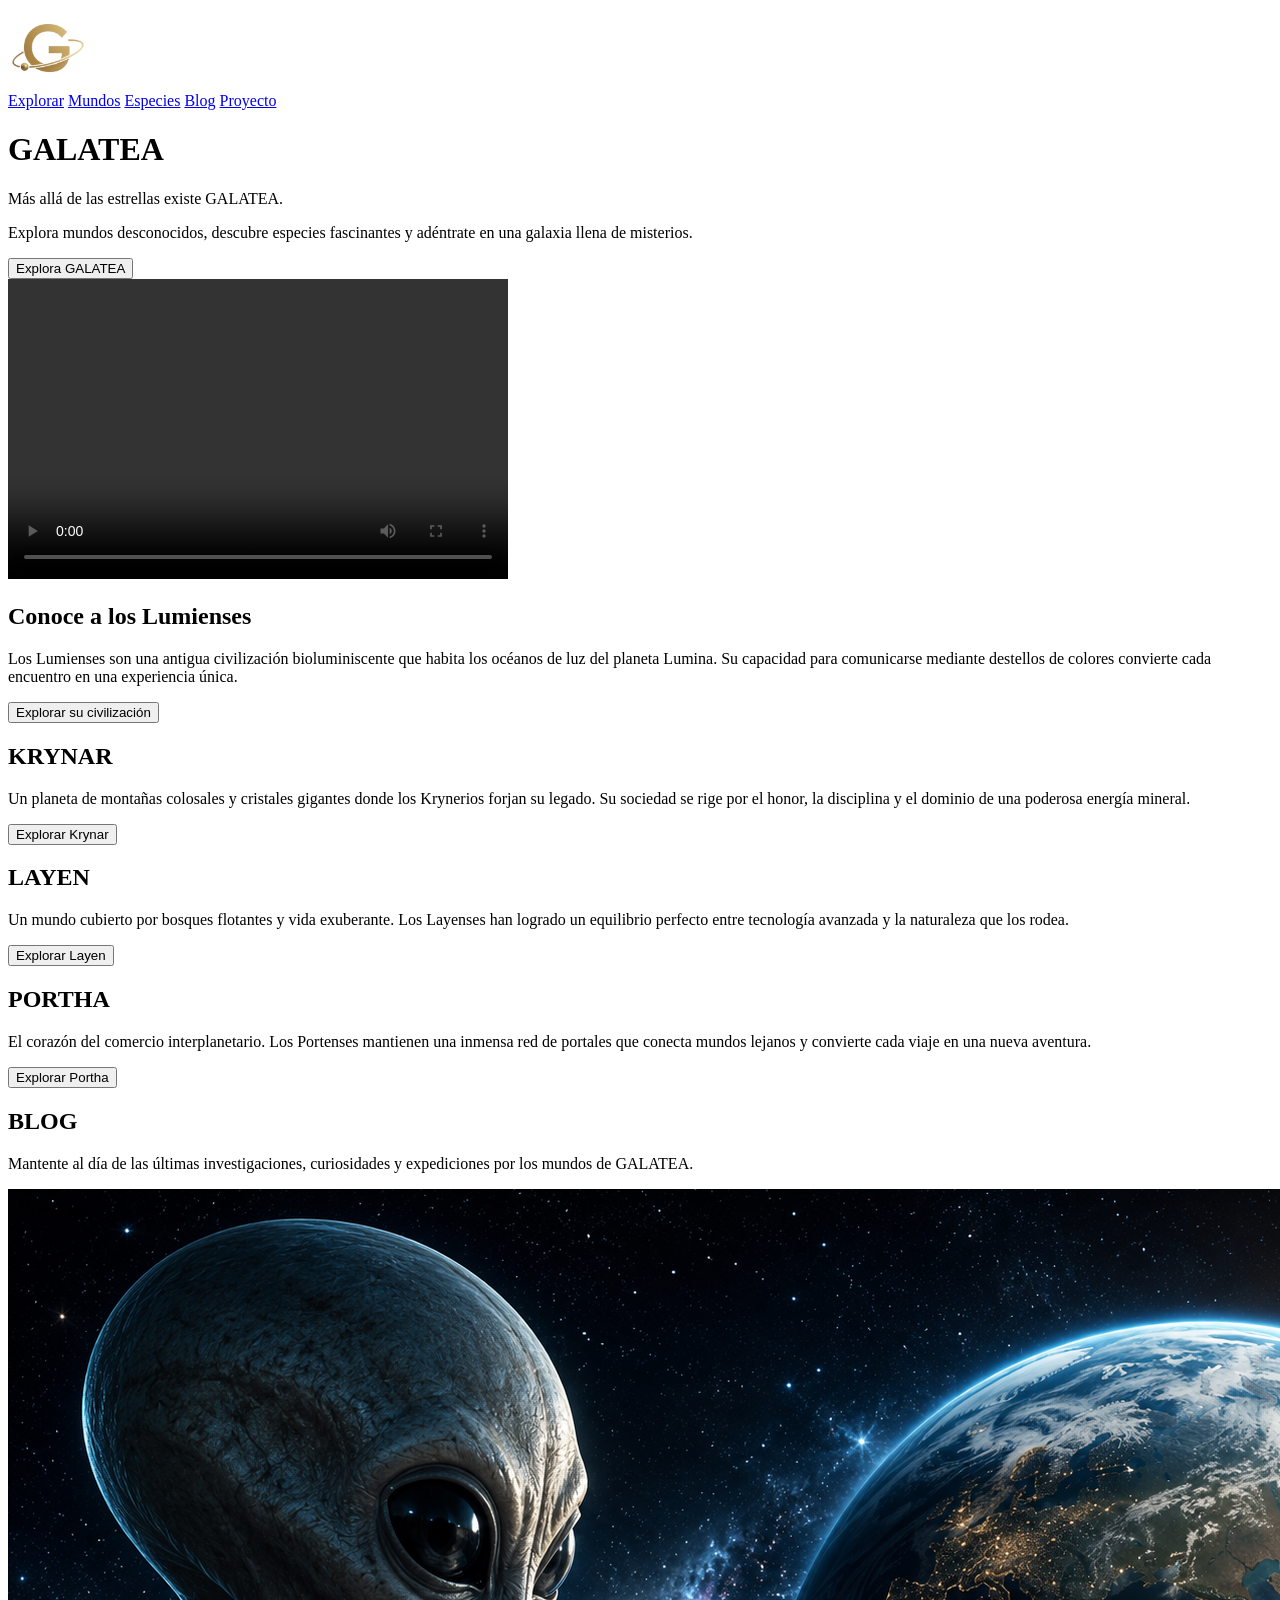
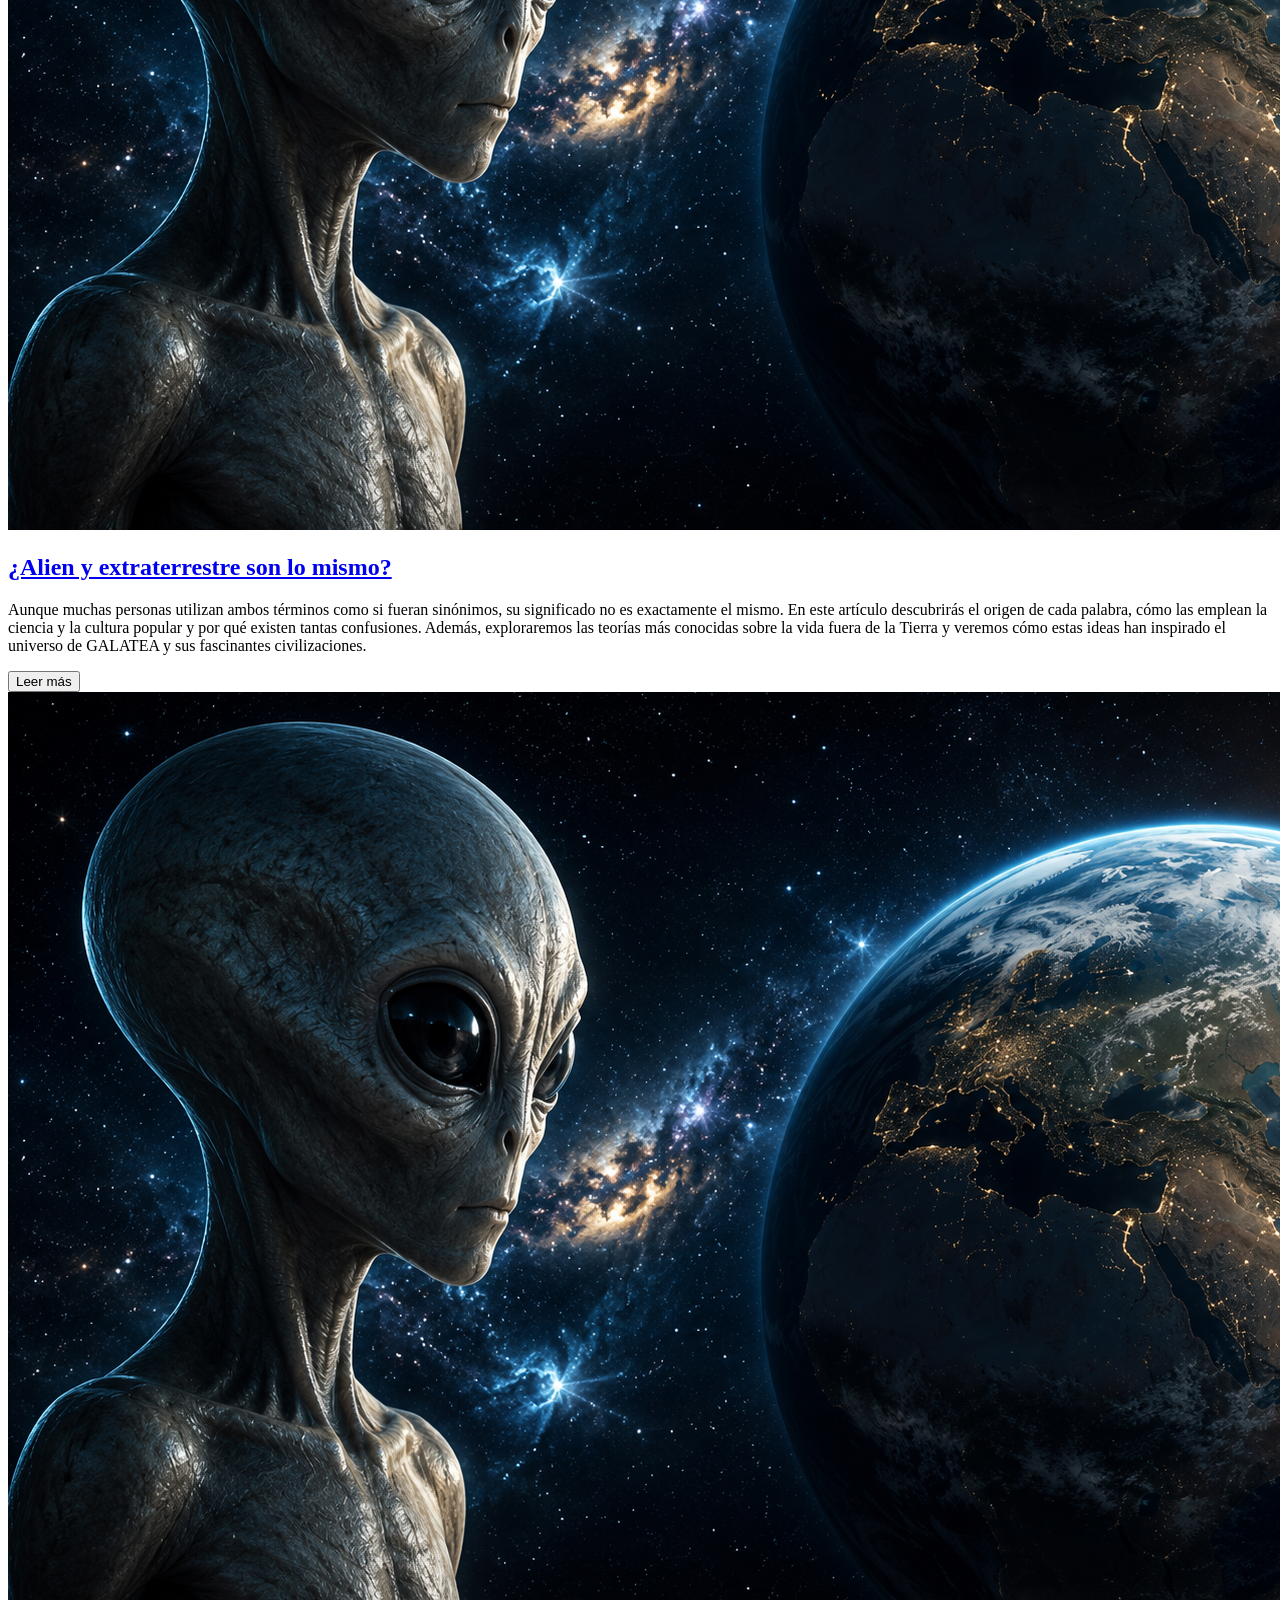
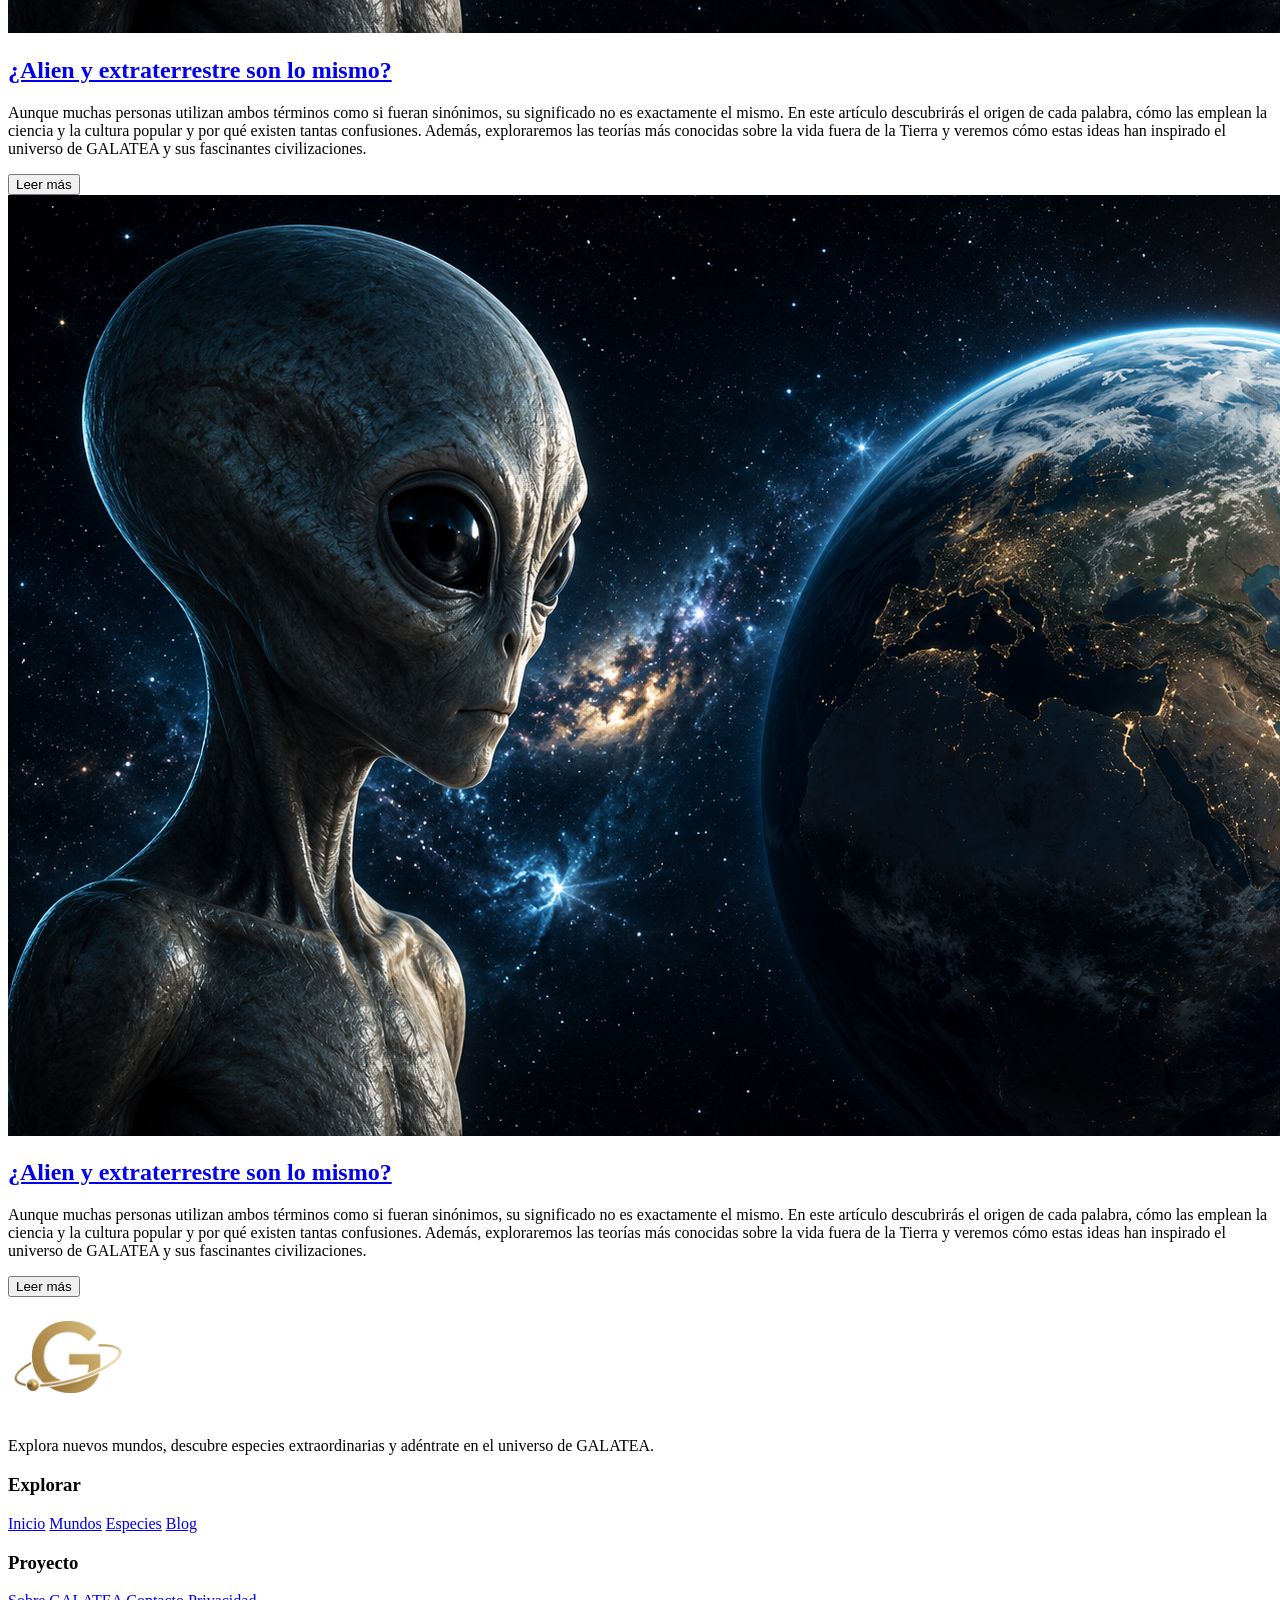
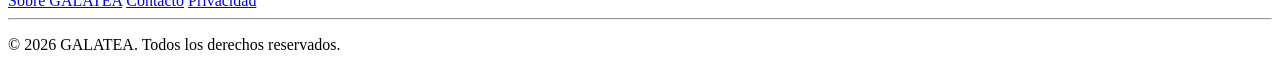
==== index.html @ 8e2d71fc "Estructura inicial: primera versión, inicio, página de Mundos y blog con 2 artículos." ====
<!DOCTYPE html>
<html lang="es">

<head>
	<meta charset="UTF-8">
	<title>Galatea</title>
	<link rel="stylesheet" href="css/style.css">

</head>

<body>
	<header>

		<img class="logo" src="imagenes/logo.png" alt="Logo de Galatea" height="80" width="80">

		<nav>

			<a href="index.html">Explorar</a>

            <a href="mundos.html">Mundos</a>
			
			<a href="#">Especies</a>

			<a href="blog.html">Blog</a>

			<a href="#">Proyecto</a>

		</nav>
	</header>

	<main>

		<div class="hero">


			<h1 class="titulo">GALATEA</h1>

			<p class="slogan">Más allá de las estrellas existe GALATEA.</p>

			<p class="subtitle">Explora mundos desconocidos, descubre especies fascinantes y adéntrate en una galaxia
				llena de misterios.</p>

			<button class="boton-principal">Explora GALATEA</button>


		</div>

		<section class="video-promocional">

			<div class="videoLumienses">

				<video height="300" width="500" controls>
					<source src="videos/lumienses.mp4" type="video/mp4">

					your browser does not support the video elements
				</video>

			</div>

			<div class="informacionLumienses">

				<h2 class="titulo">Conoce a los Lumienses</h2>



				<p class="subtitle">Los Lumienses son una antigua civilización bioluminiscente
					que habita los océanos de luz del planeta Lumina. Su capacidad
					para comunicarse mediante destellos de colores convierte cada encuentro en una experiencia única.
				</p>
				<button class="boton-secundario">Explorar su civilización</button>
			</div>

		</section>
		<section class="cards">

			<div class="cards-grid">

				<div class="card card-krynar">

					<div class="card-content">

						<h2>KRYNAR</h2>

						<p>
							Un planeta de montañas colosales y cristales gigantes donde los Krynerios forjan su legado.
							Su sociedad se rige por el honor, la disciplina y el dominio de una poderosa energía
							mineral.
						</p>

						<button class="boton-secundario">
							Explorar Krynar
						</button>

					</div>

				</div>


				<div class="card card-layen">

					<div class="card-content">

						<h2>LAYEN</h2>

						<p>
							Un mundo cubierto por bosques flotantes y vida exuberante.
							Los Layenses han logrado un equilibrio perfecto entre tecnología avanzada y la naturaleza
							que los rodea.
						</p>

						<button class="boton-secundario">
							Explorar Layen
						</button>

					</div>

				</div>


				<div class="card card-portha">

					<div class="card-content">

						<h2>PORTHA</h2>

						<p>
							El corazón del comercio interplanetario.
							Los Portenses mantienen una inmensa red de portales que conecta mundos lejanos
							y convierte cada viaje en una nueva aventura.
						</p>

						<button class="boton-secundario">
							Explorar Portha
						</button>

					</div>

				</div>

			</div>

		</section>
		<section>
			<h2 class="titulo">BLOG</h2>
			<p class="main-sentence">Mantente al día de las últimas investigaciones, curiosidades y expediciones por los mundos de GALATEA.</p>
			<div class="blog">
				<div class="image-blog">
					<!-- imagen primer articulo del blog-->
					<img src="imagenes/alien-vs-extraterrestrial.png" alt="">
				</div>

				<div class="blog-content">
					<h2> <!--contenido al primer articulo blog-->
						<a href="alien-vs-extraterrestre.html">
							¿Alien y extraterrestre son lo mismo?
						</a>
					</h2>
					<p>
						Aunque muchas personas utilizan ambos términos como si fueran sinónimos, su significado no es exactamente el mismo. En este artículo descubrirás el origen de cada palabra, cómo las emplean la ciencia y la cultura popular y por qué existen tantas confusiones. Además, exploraremos las teorías más conocidas sobre la vida fuera de la Tierra y veremos cómo estas ideas han inspirado el universo de GALATEA y sus fascinantes civilizaciones.
					</p>
					<button class="boton-secundario">
							Leer más
						</button>
				</div>
			</div>
<div class="blog">
				<div class="image-blog">
					<!-- imagen primer articulo del blog-->
					<img src="imagenes/alien-vs-extraterrestrial.png" alt="">
				</div>

				<div class="blog-content">
					<h2> <!--contenido al primer articulo blog-->
						<a href="alien-vs-extraterrestre.html">
							¿Alien y extraterrestre son lo mismo?
						</a>
					</h2>
					<p>
						Aunque muchas personas utilizan ambos términos como si fueran sinónimos, su significado no es exactamente el mismo. En este artículo descubrirás el origen de cada palabra, cómo las emplean la ciencia y la cultura popular y por qué existen tantas confusiones. Además, exploraremos las teorías más conocidas sobre la vida fuera de la Tierra y veremos cómo estas ideas han inspirado el universo de GALATEA y sus fascinantes civilizaciones.
					</p>
					<button class="boton-secundario">
							Leer más
						</button>
				</div>
			</div>
			<div class="blog">
				<div class="image-blog">
					<!-- imagen primer articulo del blog-->
					<img src="imagenes/alien-vs-extraterrestrial.png" alt="">
				</div>

				<div class="blog-content">
					<h2> <!--contenido al primer articulo blog-->
						<a href="alien-vs-extraterrestre.html">
							¿Alien y extraterrestre son lo mismo?
						</a>
					</h2>
					<p>
						Aunque muchas personas utilizan ambos términos como si fueran sinónimos, su significado no es exactamente el mismo. En este artículo descubrirás el origen de cada palabra, cómo las emplean la ciencia y la cultura popular y por qué existen tantas confusiones. Además, exploraremos las teorías más conocidas sobre la vida fuera de la Tierra y veremos cómo estas ideas han inspirado el universo de GALATEA y sus fascinantes civilizaciones.
					</p>
					<button class="boton-secundario">
							Leer más
						</button>
				</div>
			</div>

		</section>



	</main>
</body>
<footer>

    <div class="footer-content">

        <div class="footer-logo">

            <img src="imagenes/logo.png" alt="Logo de Galatea" width="120">

            <p>
                Explora nuevos mundos, descubre especies extraordinarias
                y adéntrate en el universo de GALATEA.
            </p>

        </div>

        <div class="footer-links">

            <h3>Explorar</h3>

            <a href="index.html">Inicio</a>
            <a href="mundos.html">Mundos</a>
            <a href="#">Especies</a>
            <a href="blog.html">Blog</a>

        </div>

        <div class="footer-project">

            <h3>Proyecto</h3>

            <a href="#">Sobre GALATEA</a>
            <a href="#">Contacto</a>
            <a href="#">Privacidad</a>

        </div>

    </div>

    <hr>

    <div class="footer-bottom">

        <p>© 2026 GALATEA. Todos los derechos reservados.</p>

    </div>

</footer>
</html>
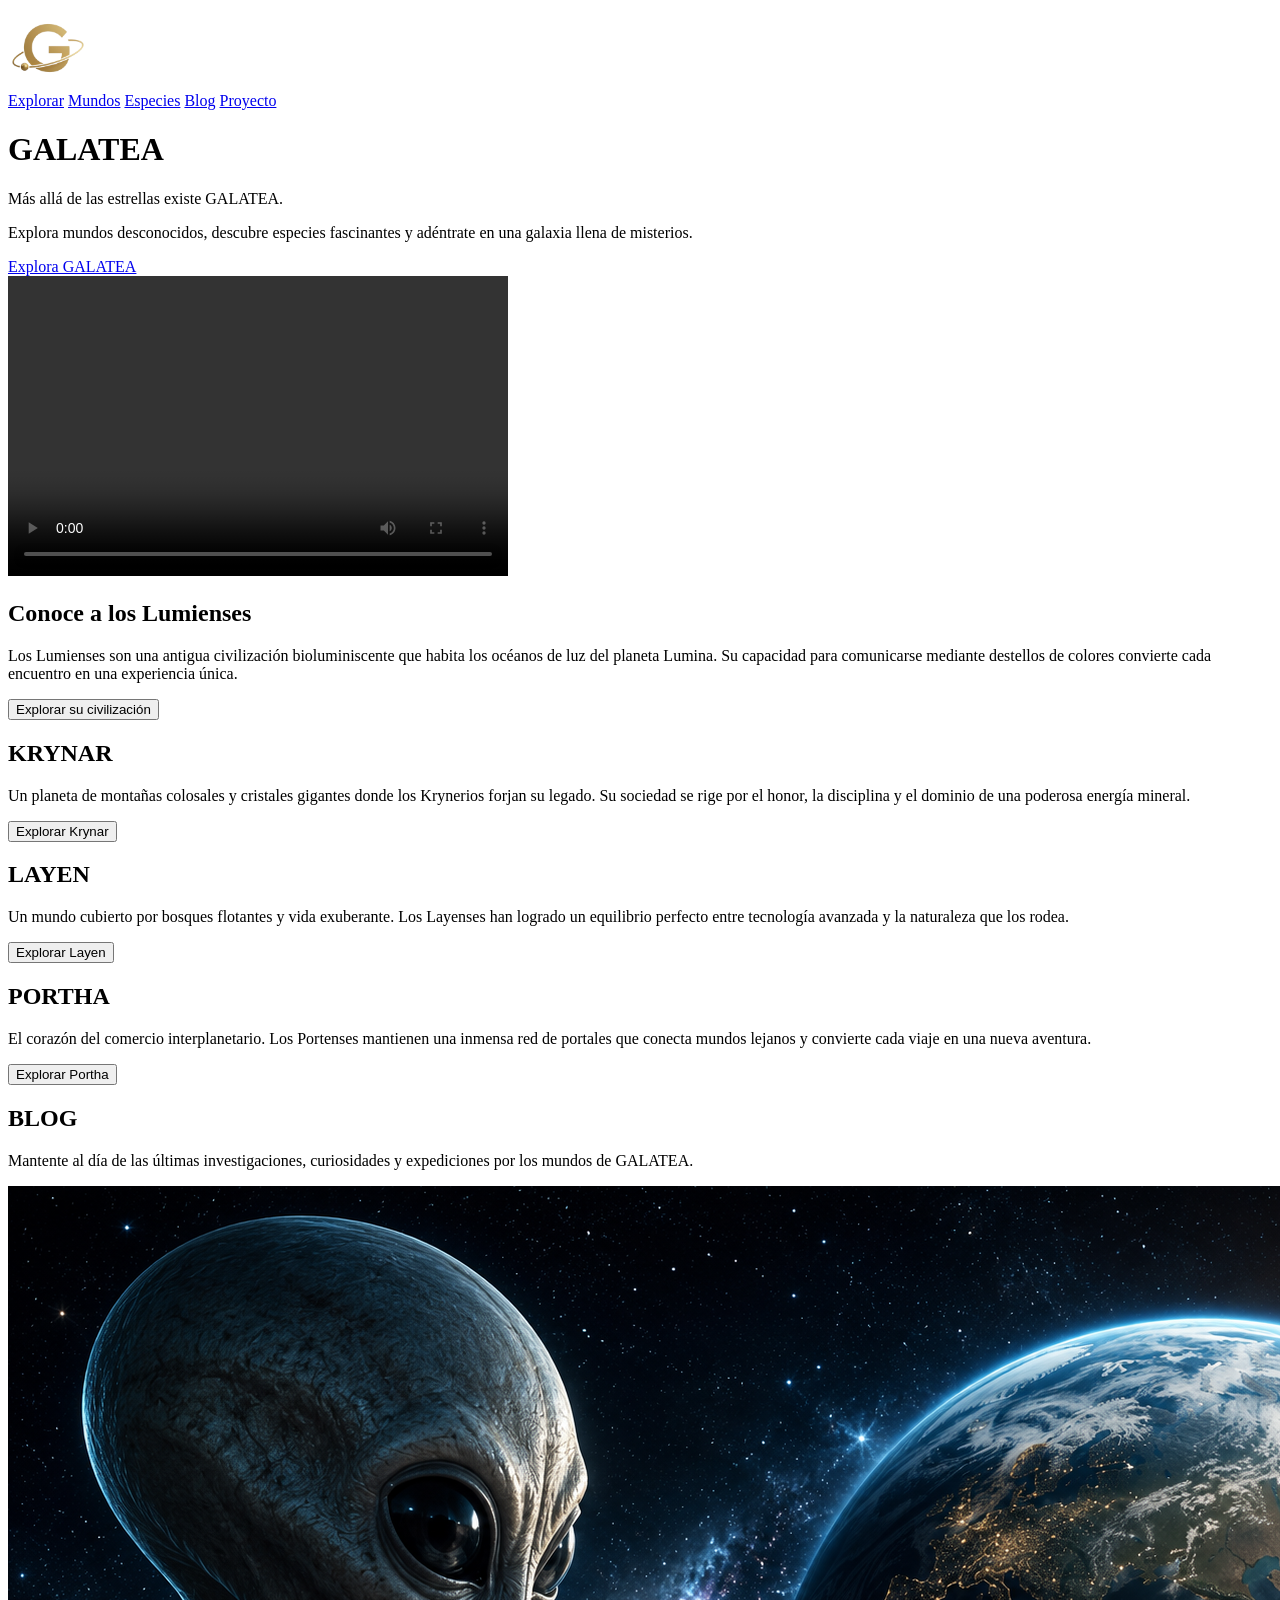
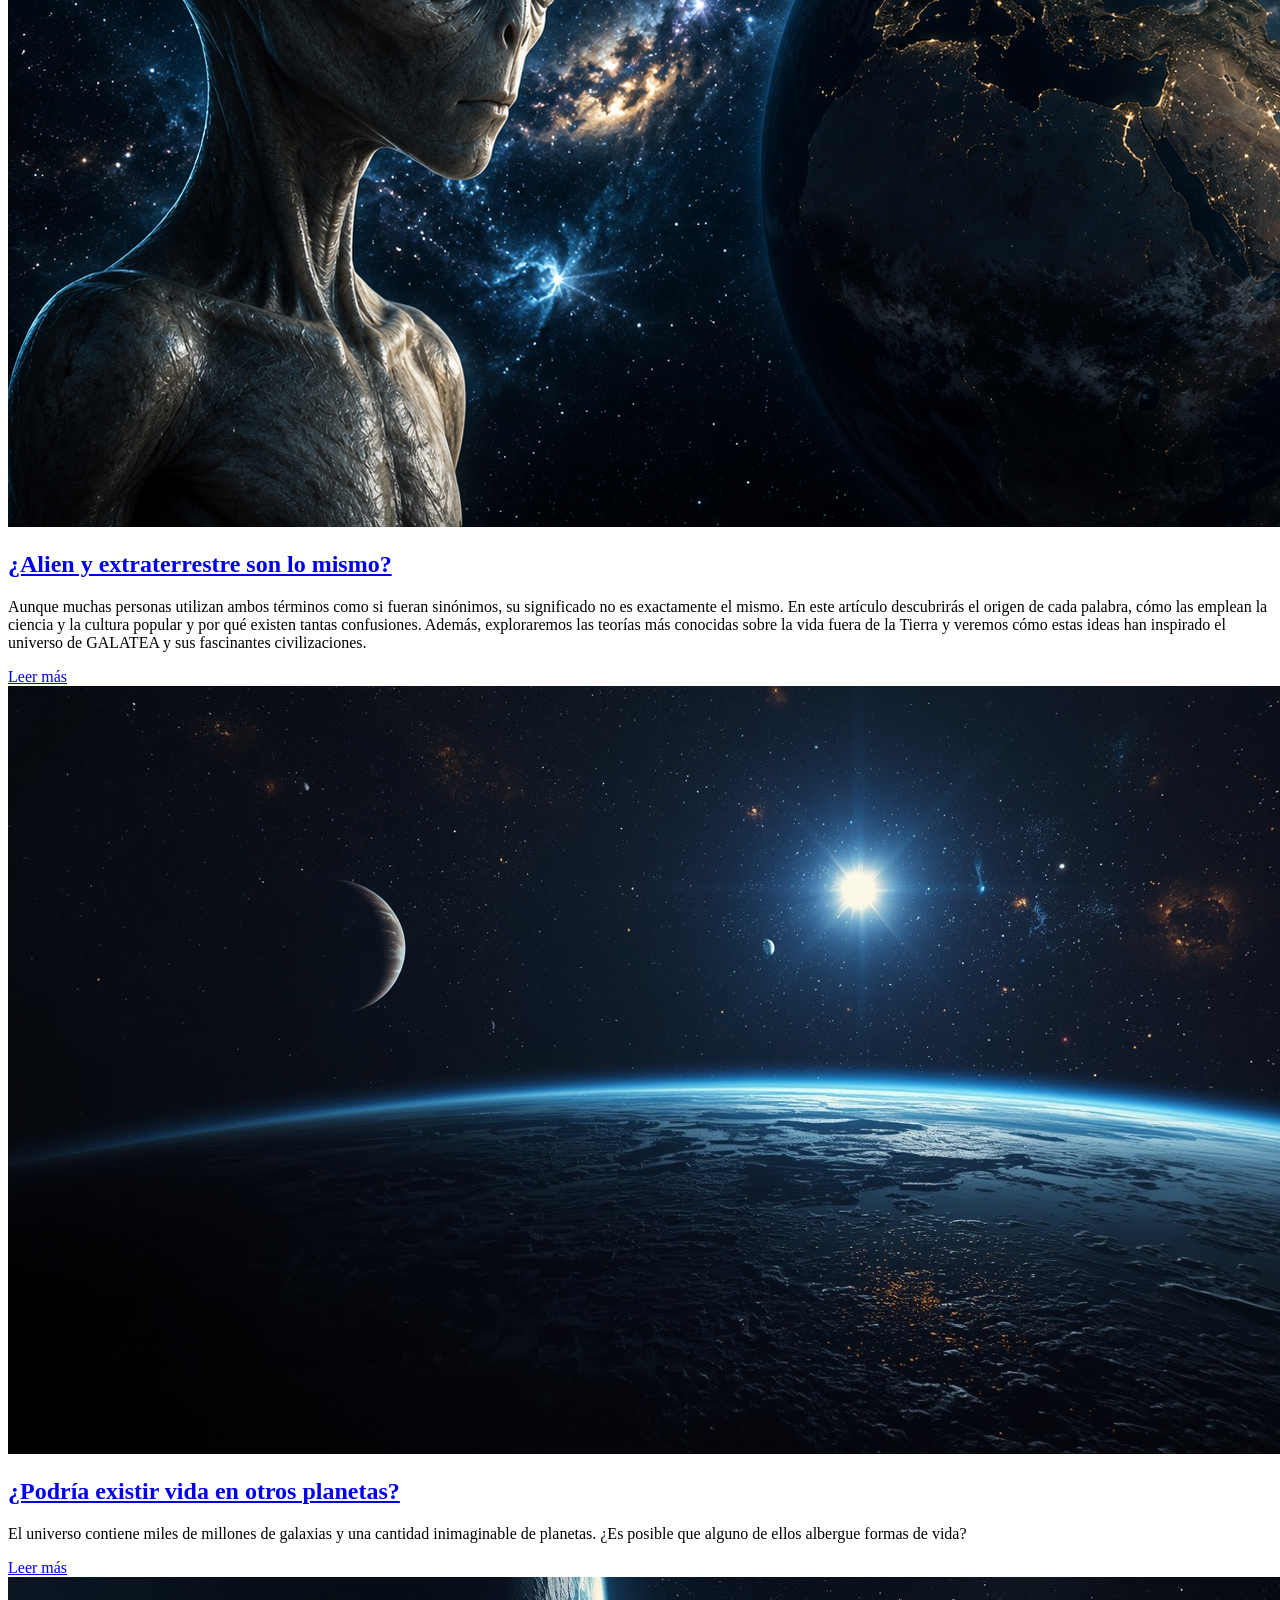
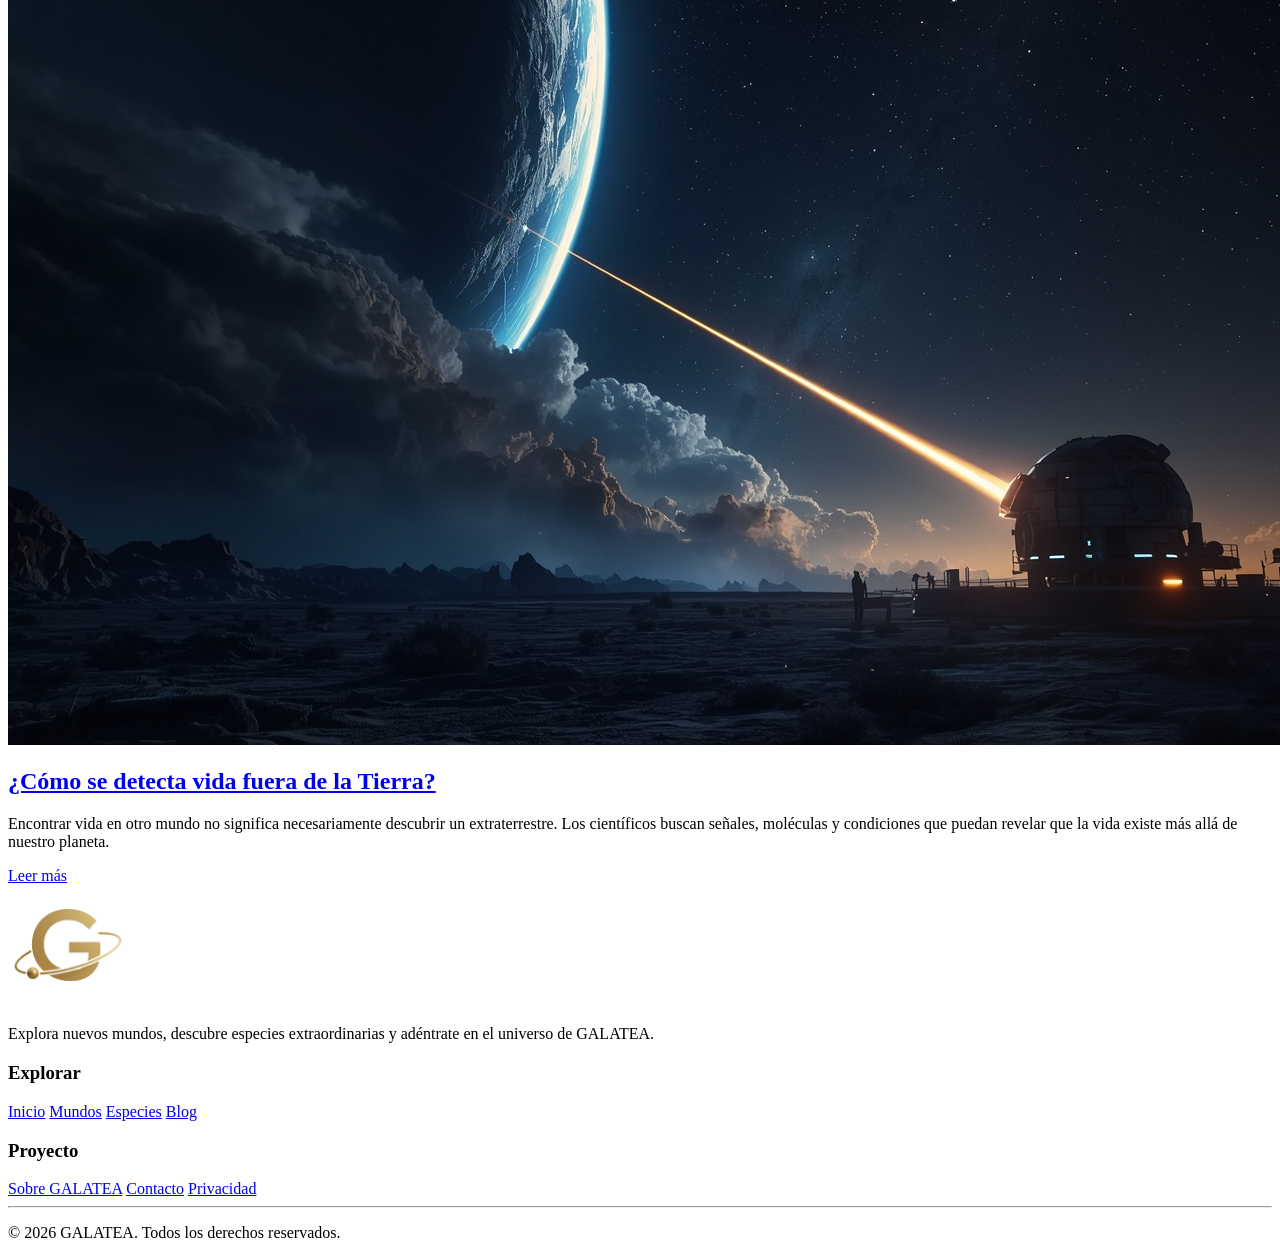
==== commit 3839c6cf: "creación del artículo de blog: detectar vida y actualización de enlaces en botones del blog" ====
--- a/index.html
+++ b/index.html
@@ -40,8 +40,9 @@
 			<p class="subtitle">Explora mundos desconocidos, descubre especies fascinantes y adéntrate en una galaxia
 				llena de misterios.</p>
 
-			<button class="boton-principal">Explora GALATEA</button>
-
+			
+				<a href="mundos.html" class="boton-principal">Explora GALATEA</a>
+			
 
 		</div>
 
@@ -146,7 +147,7 @@
 			<div class="blog">
 				<div class="image-blog">
 					<!-- imagen primer articulo del blog-->
-					<img src="imagenes/alien-vs-extraterrestrial.png" alt="">
+					<img src="imagenes/alien-vs-extraterrestrial.png" alt="imagen de alien vs extraterrestre">
 				</div>
 
 				<div class="blog-content">
@@ -158,49 +159,46 @@
 					<p>
 						Aunque muchas personas utilizan ambos términos como si fueran sinónimos, su significado no es exactamente el mismo. En este artículo descubrirás el origen de cada palabra, cómo las emplean la ciencia y la cultura popular y por qué existen tantas confusiones. Además, exploraremos las teorías más conocidas sobre la vida fuera de la Tierra y veremos cómo estas ideas han inspirado el universo de GALATEA y sus fascinantes civilizaciones.
 					</p>
-					<button class="boton-secundario">
-							Leer más
-						</button>
+					
+						<a href="alien-vs-extraterrestre.html" class="boton-secundario">Leer más</a>
 				</div>
 			</div>
 <div class="blog">
 				<div class="image-blog">
-					<!-- imagen primer articulo del blog-->
-					<img src="imagenes/alien-vs-extraterrestrial.png" alt="">
+					<!-- imagen segundo articulo del blog-->
+					<img src="imagenes/vida-en-otros-planetas.jpg" alt="vista de planeta iluminado">
 				</div>
 
 				<div class="blog-content">
-					<h2> <!--contenido al primer articulo blog-->
-						<a href="alien-vs-extraterrestre.html">
-							¿Alien y extraterrestre son lo mismo?
+					<h2> <!--contenido al segundo articulo blog-->
+						<a href="vida-en-otros-planetas.html">
+							¿Podría existir vida en otros planetas?
 						</a>
 					</h2>
 					<p>
-						Aunque muchas personas utilizan ambos términos como si fueran sinónimos, su significado no es exactamente el mismo. En este artículo descubrirás el origen de cada palabra, cómo las emplean la ciencia y la cultura popular y por qué existen tantas confusiones. Además, exploraremos las teorías más conocidas sobre la vida fuera de la Tierra y veremos cómo estas ideas han inspirado el universo de GALATEA y sus fascinantes civilizaciones.
+						 El universo contiene miles de millones de galaxias y una
+                        cantidad inimaginable de planetas. ¿Es posible que alguno
+                        de ellos albergue formas de vida?
 					</p>
-					<button class="boton-secundario">
-							Leer más
-						</button>
+					<a href="vida-en-otros-planetas.html" class="boton-secundario">Leer más</a>
 				</div>
 			</div>
 			<div class="blog">
 				<div class="image-blog">
-					<!-- imagen primer articulo del blog-->
-					<img src="imagenes/alien-vs-extraterrestrial.png" alt="">
+					<!-- imagen tercer articulo del blog-->
+					<img src="imagenes/detectar-vida.jpg" alt="Telescópio apuntando a un planeta">
 				</div>
 
 				<div class="blog-content">
-					<h2> <!--contenido al primer articulo blog-->
+					<h2> <!--contenido al tercer articulo blog-->
 						<a href="alien-vs-extraterrestre.html">
-							¿Alien y extraterrestre son lo mismo?
+							¿Cómo se detecta vida fuera de la Tierra?
 						</a>
 					</h2>
 					<p>
-						Aunque muchas personas utilizan ambos términos como si fueran sinónimos, su significado no es exactamente el mismo. En este artículo descubrirás el origen de cada palabra, cómo las emplean la ciencia y la cultura popular y por qué existen tantas confusiones. Además, exploraremos las teorías más conocidas sobre la vida fuera de la Tierra y veremos cómo estas ideas han inspirado el universo de GALATEA y sus fascinantes civilizaciones.
+						Encontrar vida en otro mundo no significa necesariamente descubrir un extraterrestre. Los científicos buscan señales, moléculas y condiciones que puedan revelar que la vida existe más allá de nuestro planeta.
 					</p>
-					<button class="boton-secundario">
-							Leer más
-						</button>
+					<a href="detectar-vida.html" class="boton-secundario">Leer más</a>
 				</div>
 			</div>
 
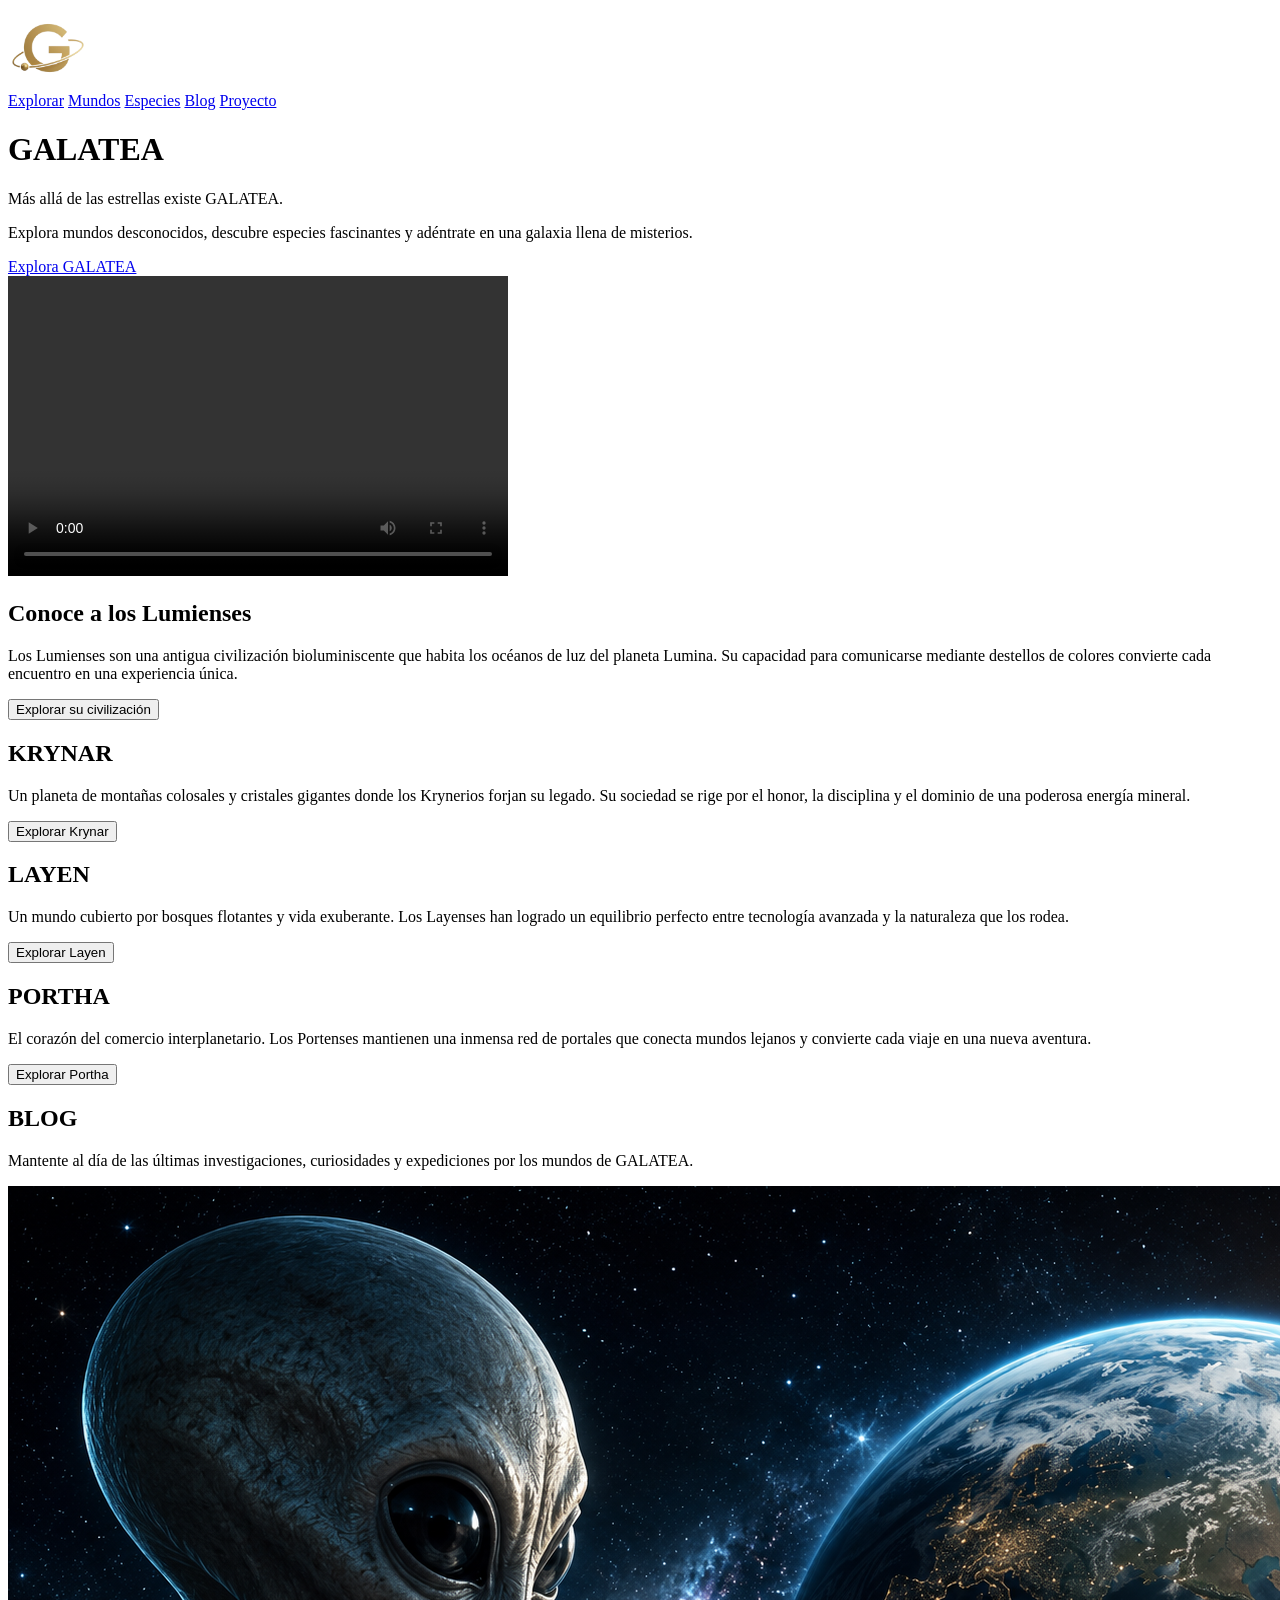
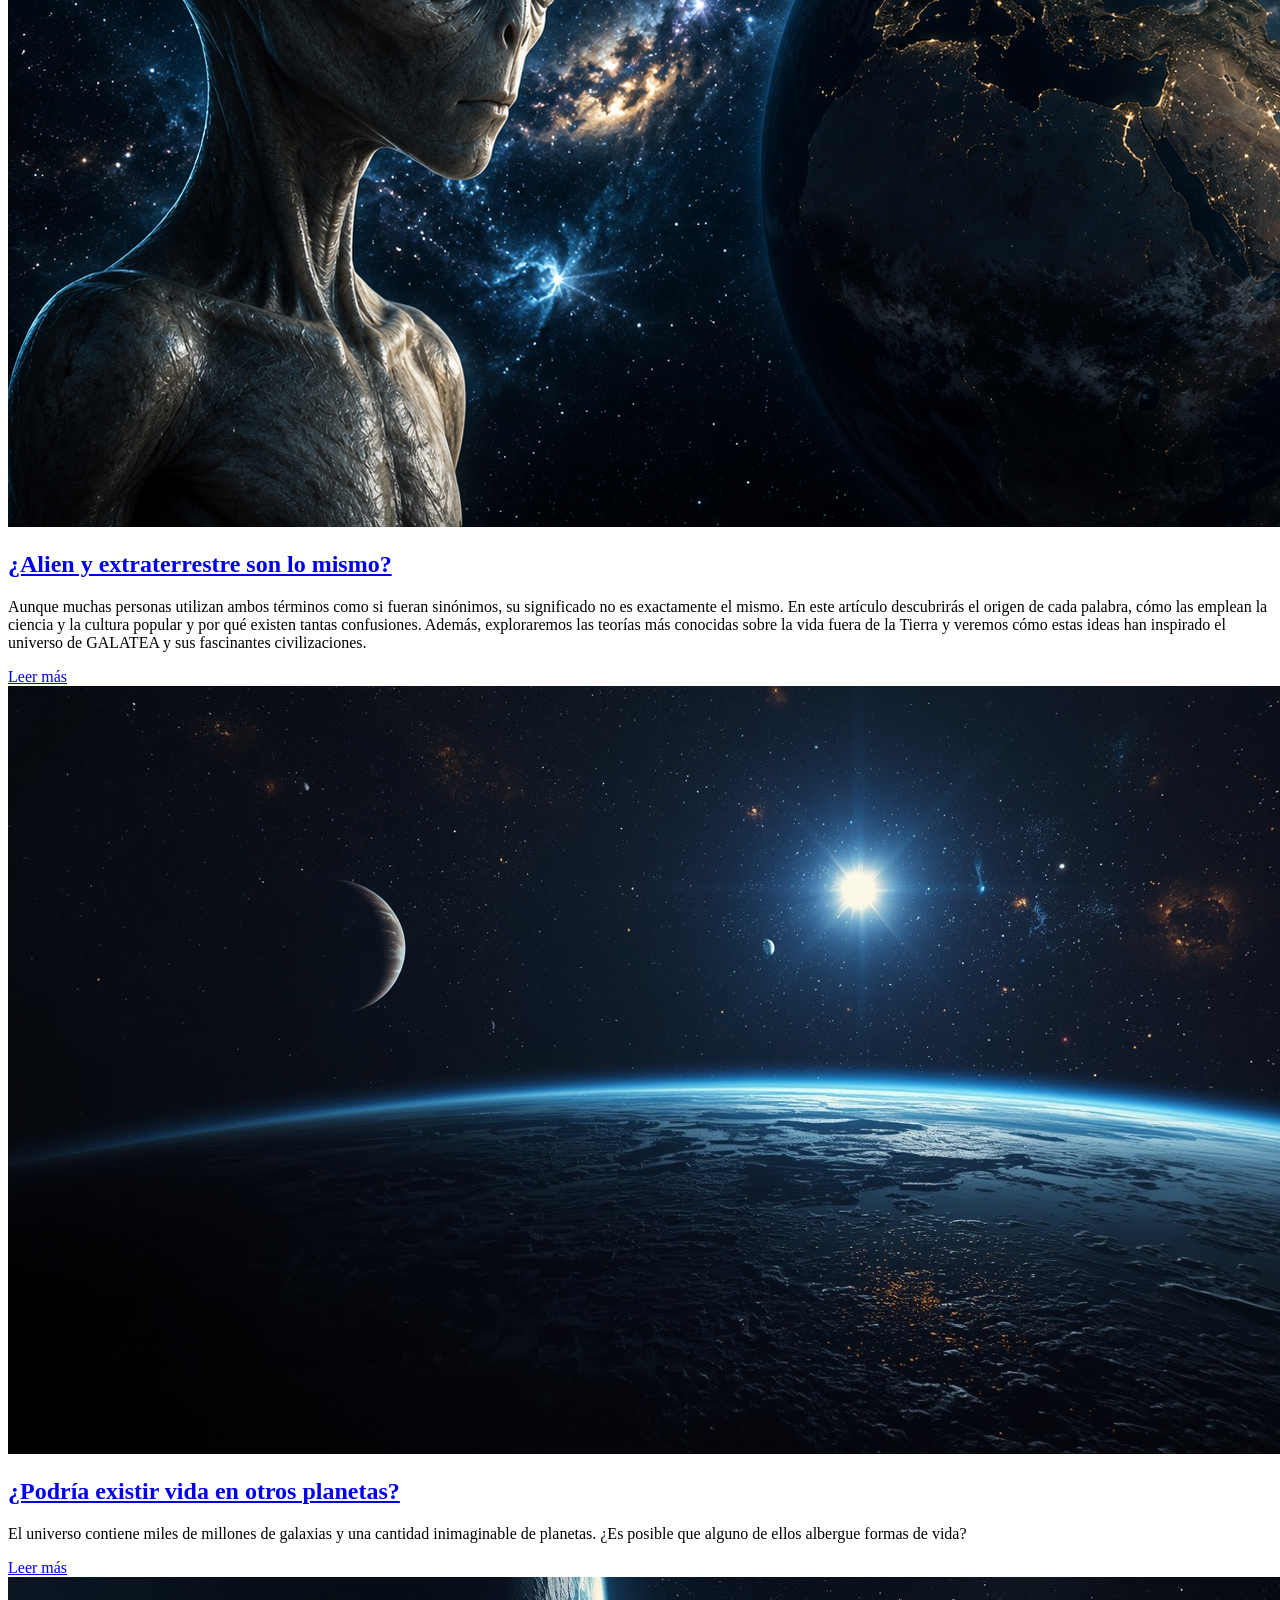
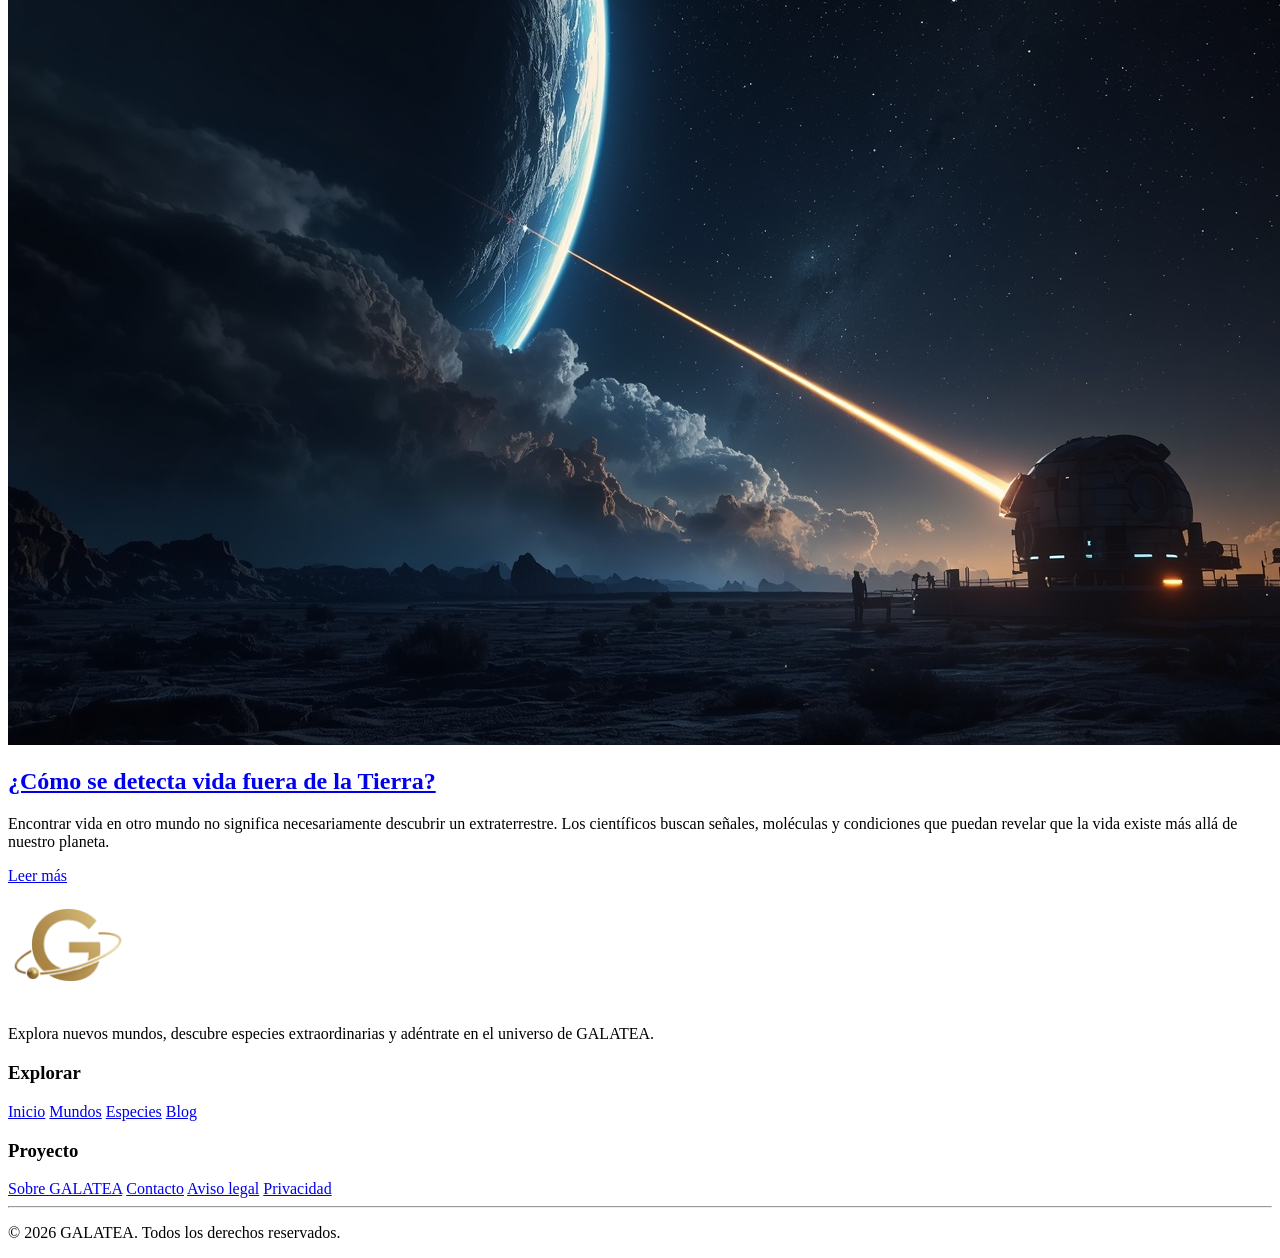
==== commit 5aba6af6: "actualizacion de politicas" ====
--- a/index.html
+++ b/index.html
@@ -17,13 +17,13 @@
 
 			<a href="index.html">Explorar</a>
 
-            <a href="mundos.html">Mundos</a>
-			
-			<a href="#">Especies</a>
+			<a href="mundos.html">Mundos</a>
+
+			<a href="especies.html">Especies</a>
 
 			<a href="blog.html">Blog</a>
 
-			<a href="#">Proyecto</a>
+			<a href="proyecto.html">Proyecto</a>
 
 		</nav>
 	</header>
@@ -40,9 +40,9 @@
 			<p class="subtitle">Explora mundos desconocidos, descubre especies fascinantes y adéntrate en una galaxia
 				llena de misterios.</p>
 
-			
-				<a href="mundos.html" class="boton-principal">Explora GALATEA</a>
-			
+
+			<a href="mundos.html" class="boton-principal">Explora GALATEA</a>
+
 
 		</div>
 
@@ -143,7 +143,8 @@
 		</section>
 		<section>
 			<h2 class="titulo">BLOG</h2>
-			<p class="main-sentence">Mantente al día de las últimas investigaciones, curiosidades y expediciones por los mundos de GALATEA.</p>
+			<p class="main-sentence">Mantente al día de las últimas investigaciones, curiosidades y expediciones por los
+				mundos de GALATEA.</p>
 			<div class="blog">
 				<div class="image-blog">
 					<!-- imagen primer articulo del blog-->
@@ -157,13 +158,17 @@
 						</a>
 					</h2>
 					<p>
-						Aunque muchas personas utilizan ambos términos como si fueran sinónimos, su significado no es exactamente el mismo. En este artículo descubrirás el origen de cada palabra, cómo las emplean la ciencia y la cultura popular y por qué existen tantas confusiones. Además, exploraremos las teorías más conocidas sobre la vida fuera de la Tierra y veremos cómo estas ideas han inspirado el universo de GALATEA y sus fascinantes civilizaciones.
+						Aunque muchas personas utilizan ambos términos como si fueran sinónimos, su significado no es
+						exactamente el mismo. En este artículo descubrirás el origen de cada palabra, cómo las emplean
+						la ciencia y la cultura popular y por qué existen tantas confusiones. Además, exploraremos las
+						teorías más conocidas sobre la vida fuera de la Tierra y veremos cómo estas ideas han inspirado
+						el universo de GALATEA y sus fascinantes civilizaciones.
 					</p>
-					
-						<a href="alien-vs-extraterrestre.html" class="boton-secundario">Leer más</a>
-				</div>
-			</div>
-<div class="blog">
+
+					<a href="alien-vs-extraterrestre.html" class="boton-secundario">Leer más</a>
+				</div>
+			</div>
+			<div class="blog">
 				<div class="image-blog">
 					<!-- imagen segundo articulo del blog-->
 					<img src="imagenes/vida-en-otros-planetas.jpg" alt="vista de planeta iluminado">
@@ -176,9 +181,9 @@
 						</a>
 					</h2>
 					<p>
-						 El universo contiene miles de millones de galaxias y una
-                        cantidad inimaginable de planetas. ¿Es posible que alguno
-                        de ellos albergue formas de vida?
+						El universo contiene miles de millones de galaxias y una
+						cantidad inimaginable de planetas. ¿Es posible que alguno
+						de ellos albergue formas de vida?
 					</p>
 					<a href="vida-en-otros-planetas.html" class="boton-secundario">Leer más</a>
 				</div>
@@ -196,7 +201,9 @@
 						</a>
 					</h2>
 					<p>
-						Encontrar vida en otro mundo no significa necesariamente descubrir un extraterrestre. Los científicos buscan señales, moléculas y condiciones que puedan revelar que la vida existe más allá de nuestro planeta.
+						Encontrar vida en otro mundo no significa necesariamente descubrir un extraterrestre. Los
+						científicos buscan señales, moléculas y condiciones que puedan revelar que la vida existe más
+						allá de nuestro planeta.
 					</p>
 					<a href="detectar-vida.html" class="boton-secundario">Leer más</a>
 				</div>
@@ -210,49 +217,51 @@
 </body>
 <footer>
 
-    <div class="footer-content">
-
-        <div class="footer-logo">
-
-            <img src="imagenes/logo.png" alt="Logo de Galatea" width="120">
-
-            <p>
-                Explora nuevos mundos, descubre especies extraordinarias
-                y adéntrate en el universo de GALATEA.
-            </p>
-
-        </div>
-
-        <div class="footer-links">
-
-            <h3>Explorar</h3>
-
-            <a href="index.html">Inicio</a>
-            <a href="mundos.html">Mundos</a>
-            <a href="#">Especies</a>
-            <a href="blog.html">Blog</a>
-
-        </div>
-
-        <div class="footer-project">
-
-            <h3>Proyecto</h3>
-
-            <a href="#">Sobre GALATEA</a>
-            <a href="#">Contacto</a>
-            <a href="#">Privacidad</a>
-
-        </div>
-
-    </div>
-
-    <hr>
-
-    <div class="footer-bottom">
-
-        <p>© 2026 GALATEA. Todos los derechos reservados.</p>
-
-    </div>
+	<div class="footer-content">
+
+		<div class="footer-logo">
+
+			<img src="imagenes/logo.png" alt="Logo de Galatea" width="120">
+
+			<p>
+				Explora nuevos mundos, descubre especies extraordinarias
+				y adéntrate en el universo de GALATEA.
+			</p>
+
+		</div>
+
+		<div class="footer-links">
+
+			<h3>Explorar</h3>
+
+			<a href="index.html">Inicio</a>
+			<a href="mundos.html">Mundos</a>
+			<a href="especies.html">Especies</a>
+			<a href="blog.html">Blog</a>
+
+		</div>
+
+		<div class="footer-project">
+
+			<h3>Proyecto</h3>
+
+			<a href="proyecto.html">Sobre GALATEA</a>
+			<a href="contacto.html">Contacto</a>
+			<a href="aviso-legal.html">Aviso legal</a>
+			<a href="privacidad.html">Privacidad</a>
+
+		</div>
+
+	</div>
+
+	<hr>
+
+	<div class="footer-bottom">
+
+		<p>© 2026 GALATEA. Todos los derechos reservados.</p>
+
+	</div>
 
 </footer>
+
 </html>
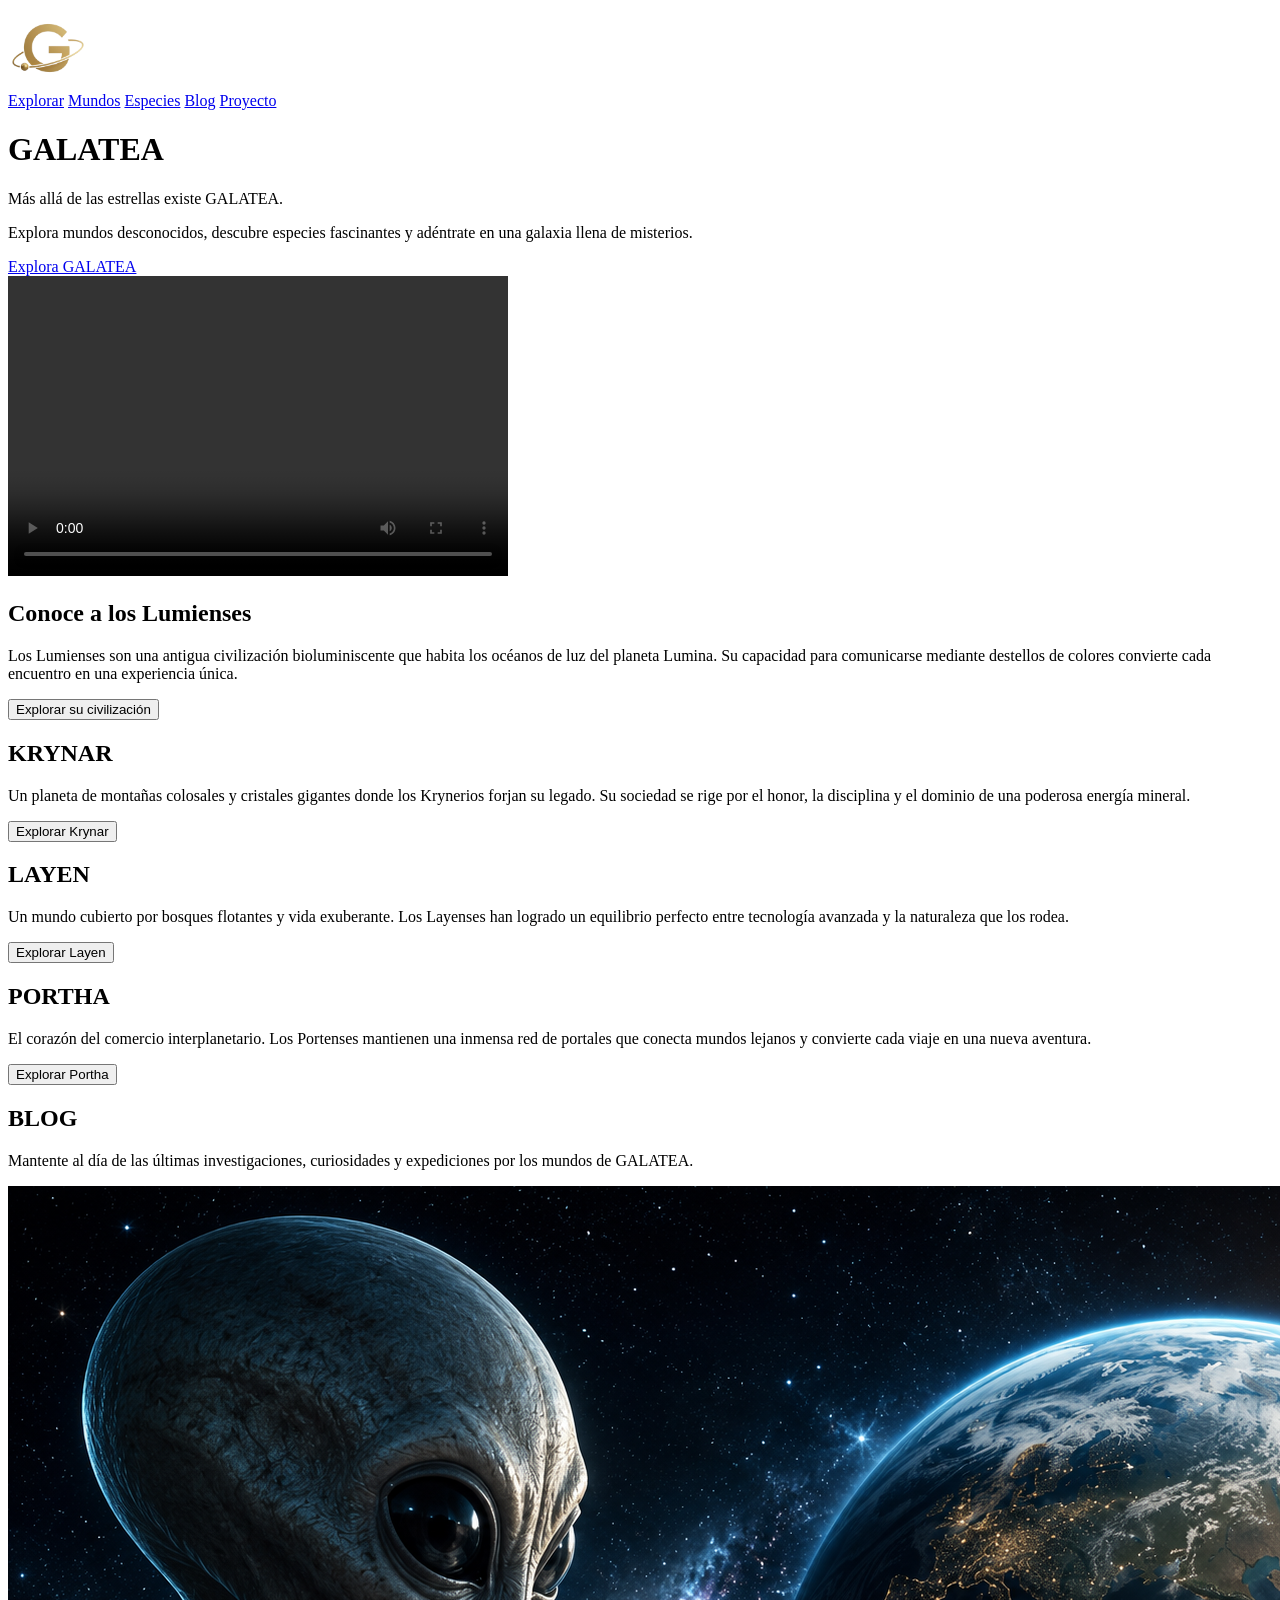
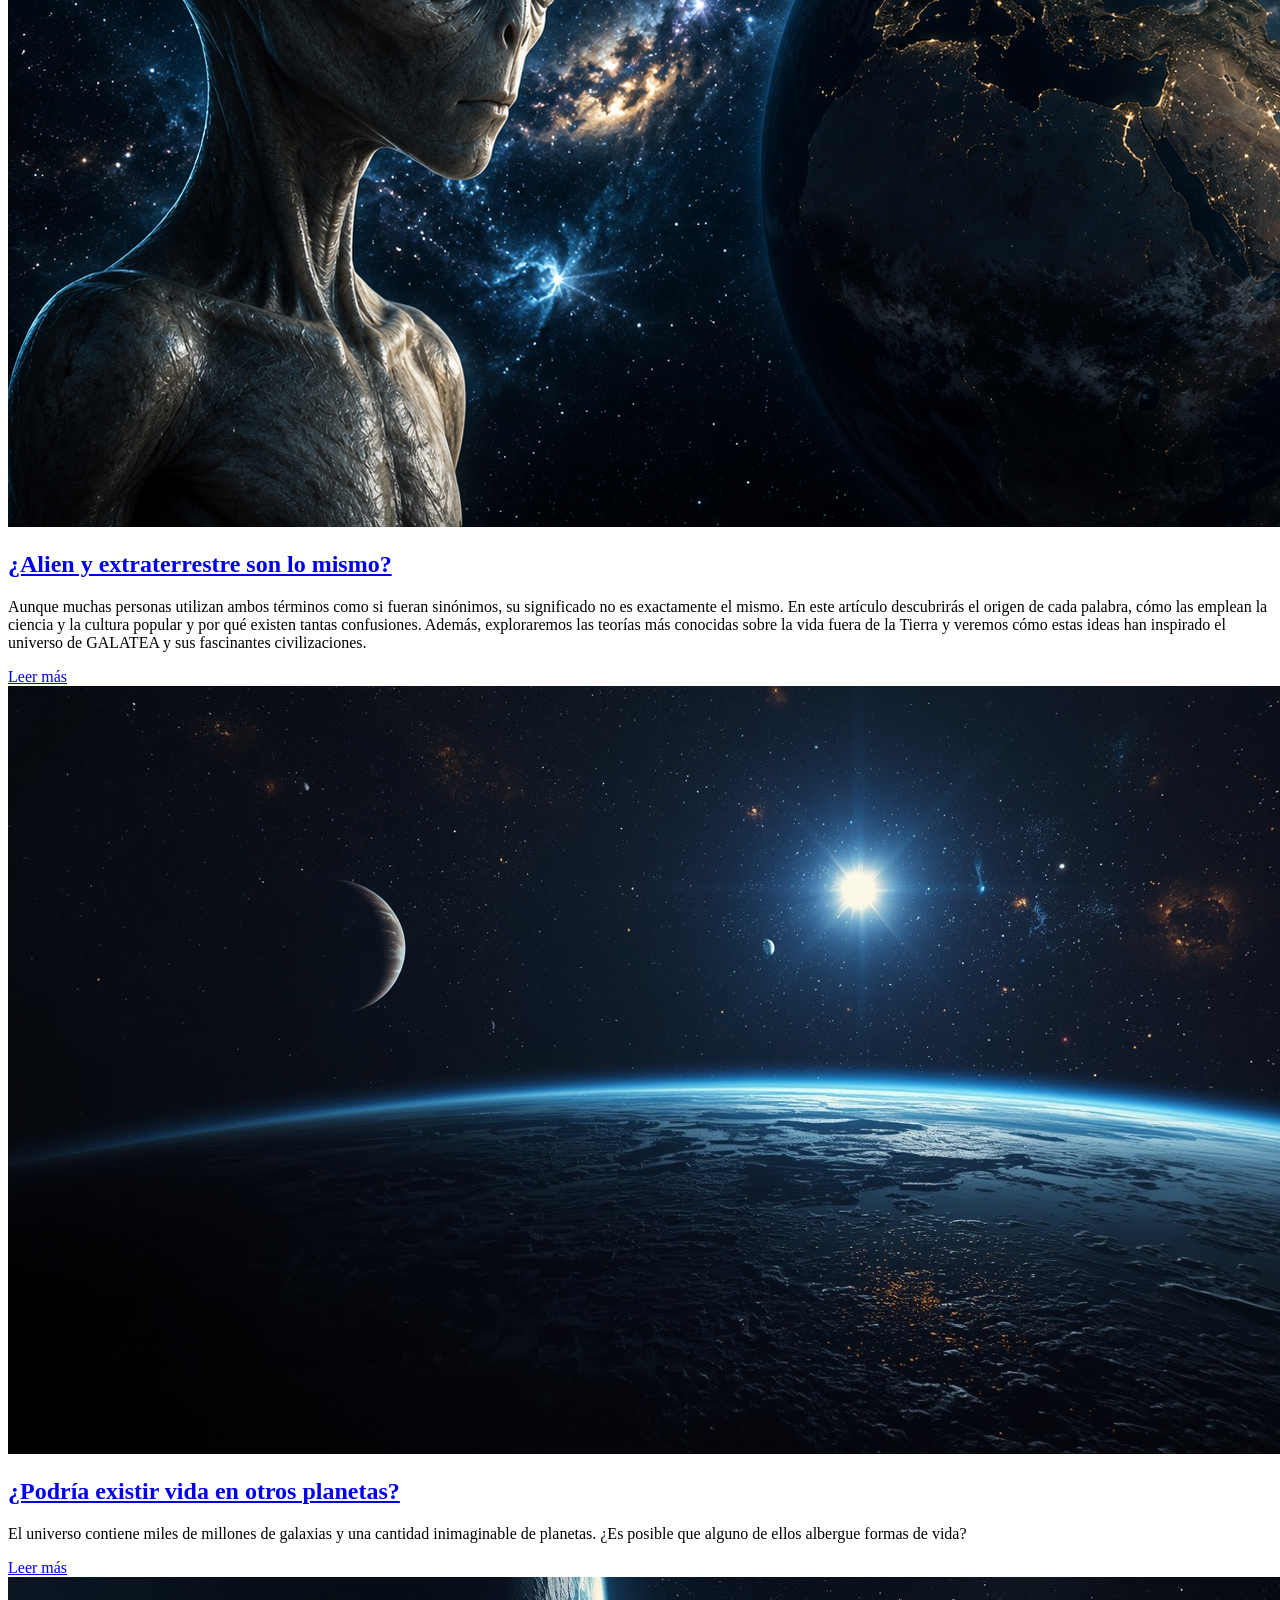
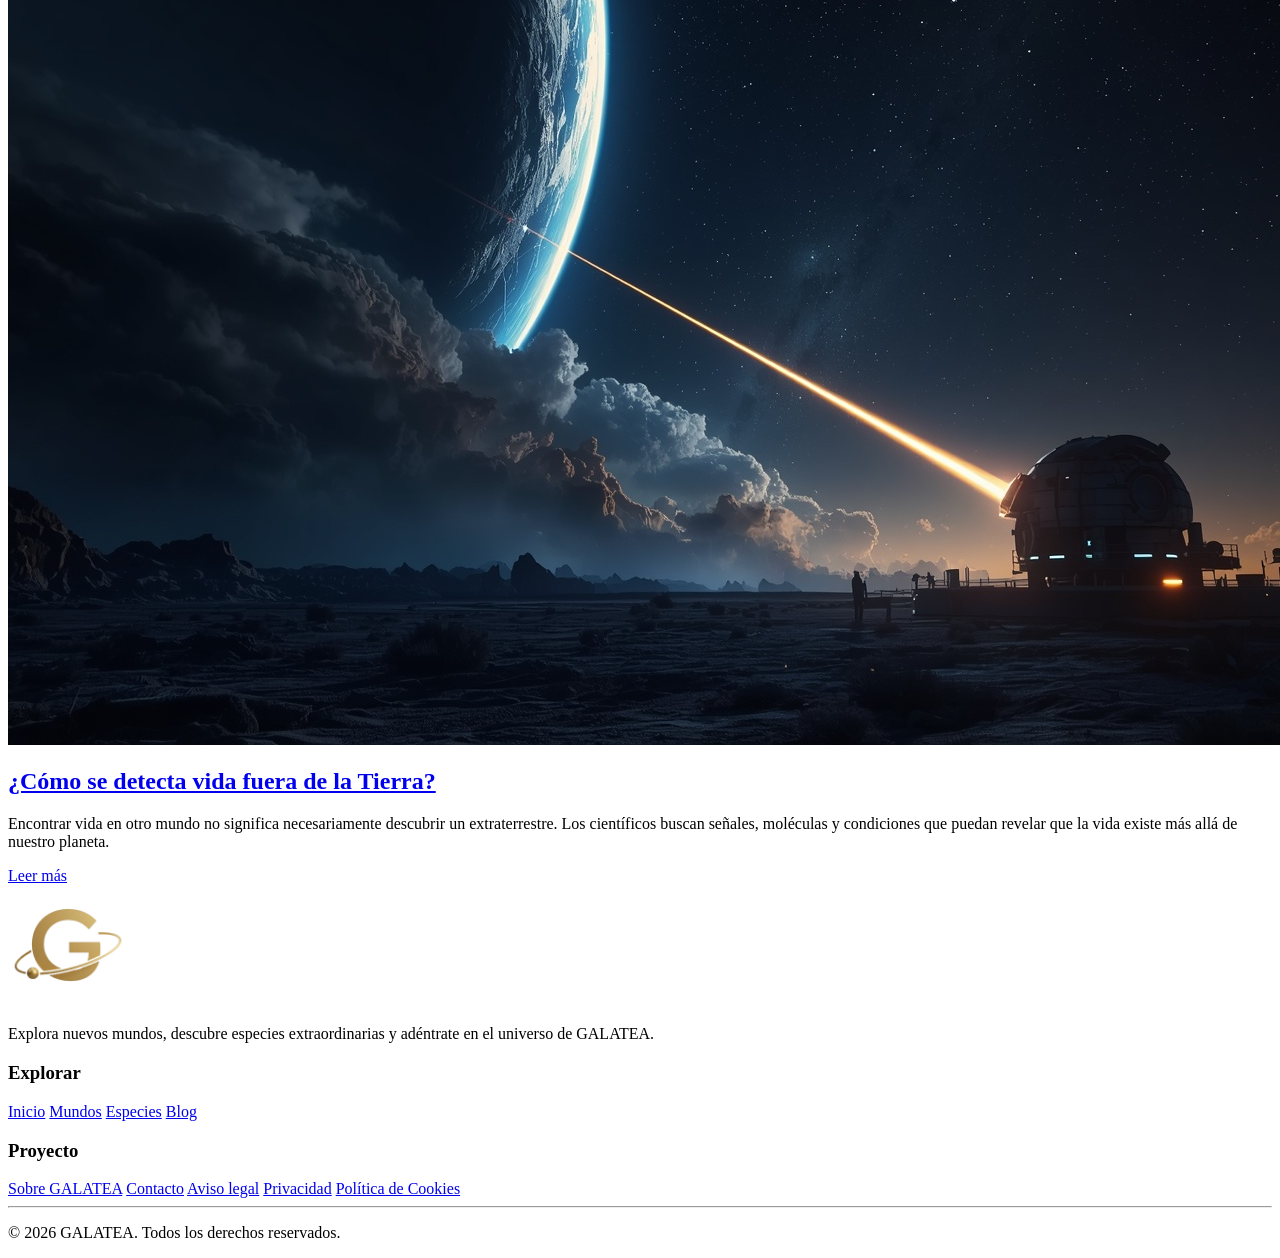
==== commit 0a28b490: "creación página de especies" ====
--- a/index.html
+++ b/index.html
@@ -249,6 +249,7 @@
 			<a href="contacto.html">Contacto</a>
 			<a href="aviso-legal.html">Aviso legal</a>
 			<a href="privacidad.html">Privacidad</a>
+			<a href="politica_de_cookies.html">Política de Cookies</a>
 
 		</div>
 
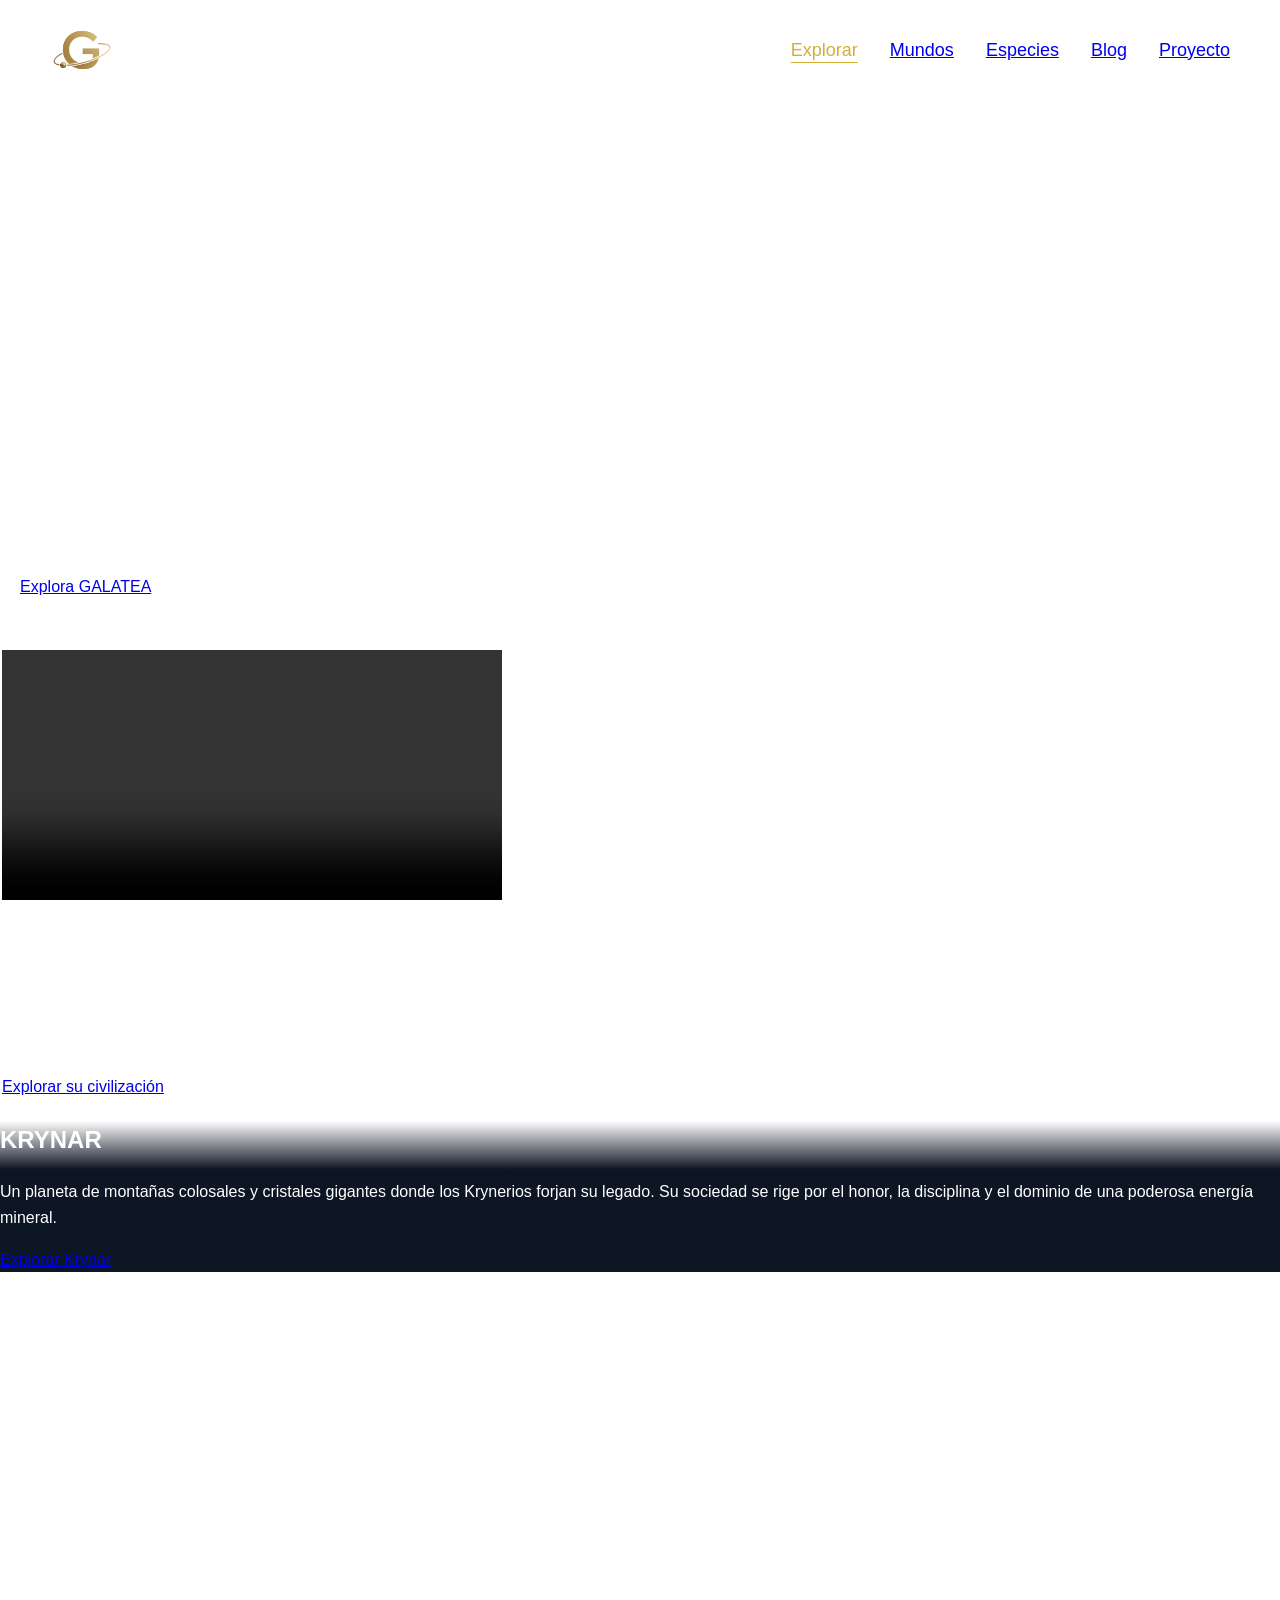
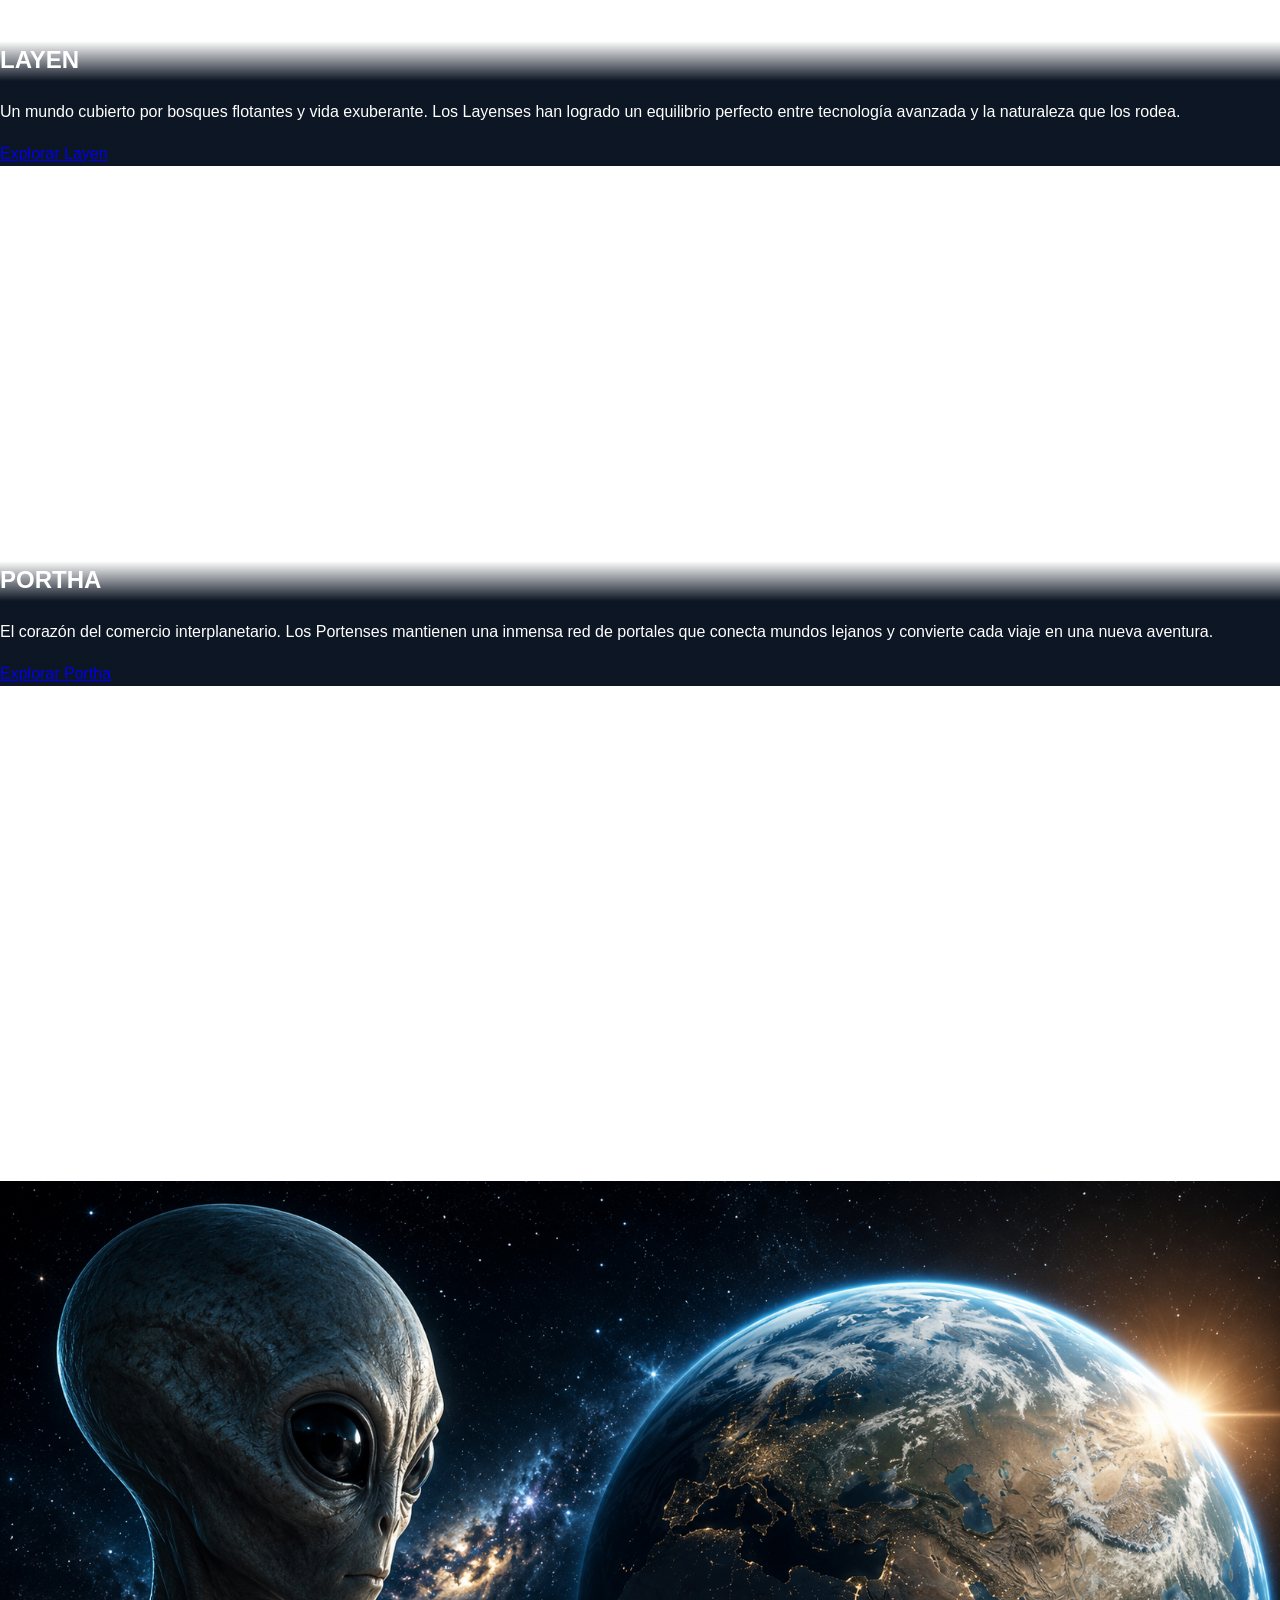
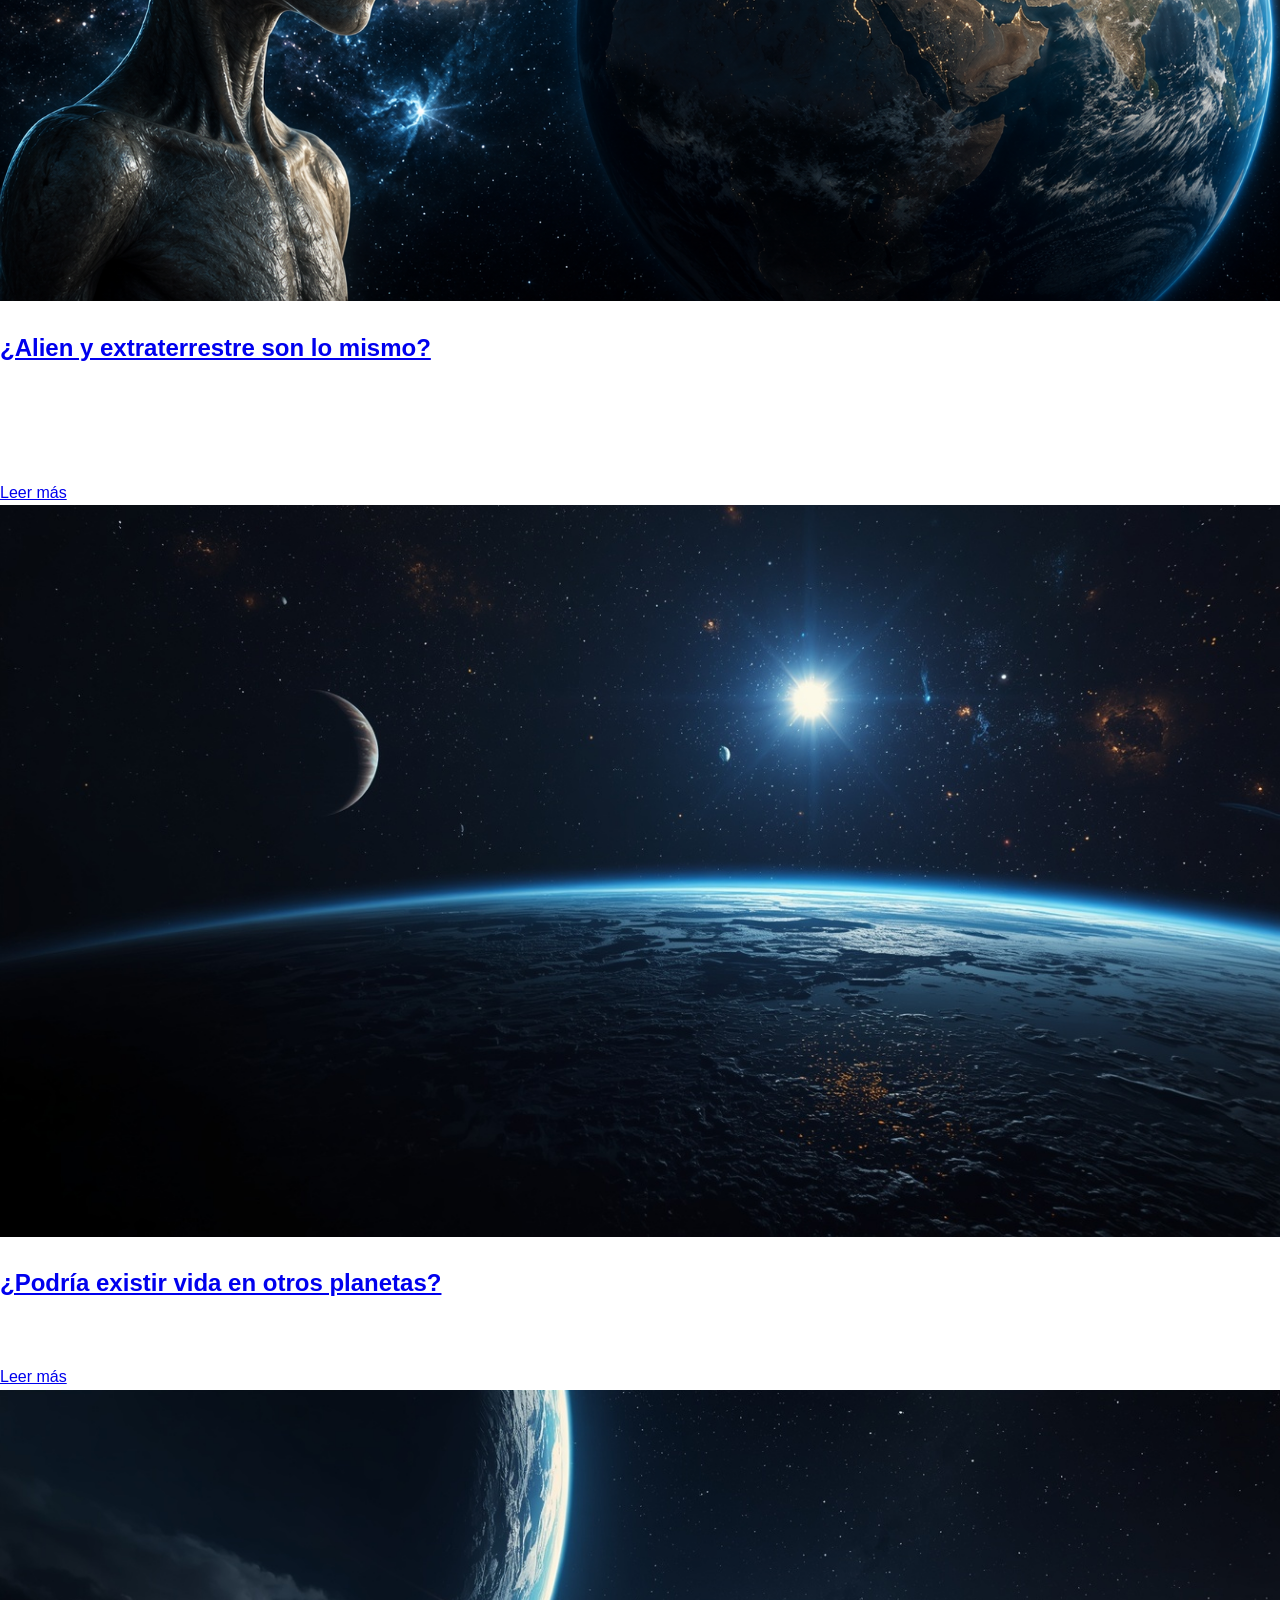
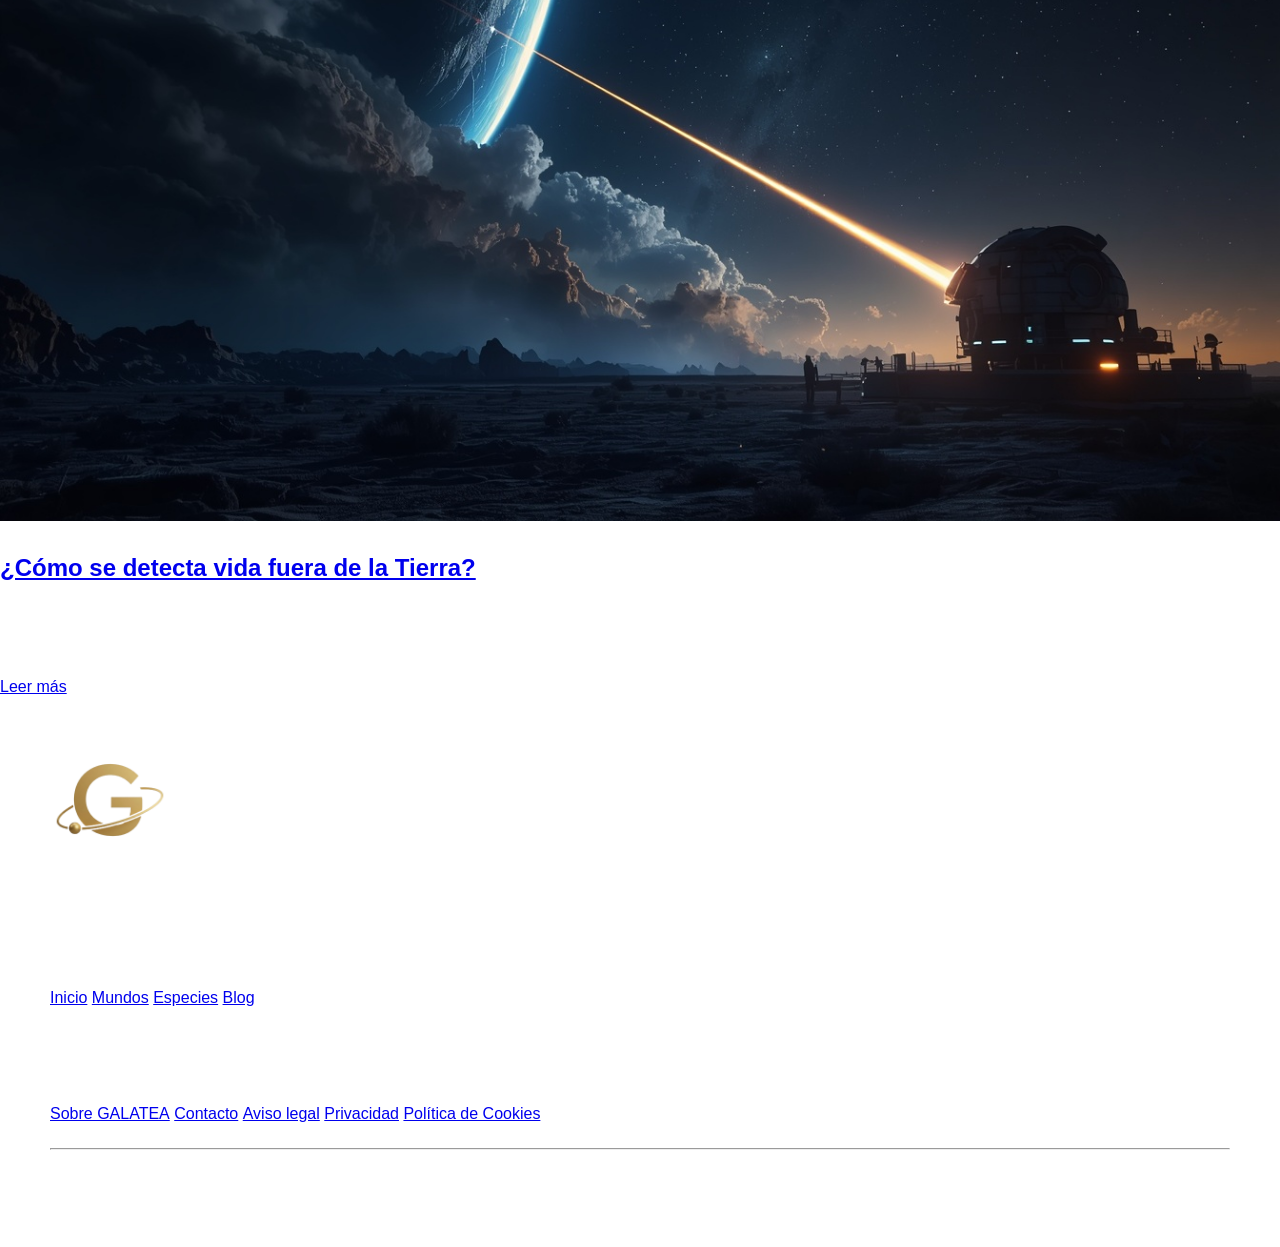
==== commit 97b9f613: "Revisión final: responsive, navegación y organización del proyecto" ====
--- a/index.html
+++ b/index.html
@@ -3,34 +3,44 @@
 
 <head>
 	<meta charset="UTF-8">
-	<title>Galatea</title>
-	<link rel="stylesheet" href="css/style.css">
+    <meta name="viewport" content="width=device-width, initial-scale=1.0">
+	<title>GALATEA | Explorar</title>
+	<!-- ESTILOS: base original, ajustes comunes y ajustes de esta página -->
+    <link rel="preconnect" href="https://fonts.googleapis.com">
+    <link rel="preconnect" href="https://fonts.gstatic.com" crossorigin>
+    <link href="https://fonts.googleapis.com/css2?family=Orbitron:wght@500;700&amp;display=swap" rel="stylesheet">
+    <link rel="stylesheet" href="css/style.css">
+    <link rel="stylesheet" href="css/global.css">
+    <link rel="stylesheet" href="css/index.css">
+    <link rel="icon" href="favicon.ico" sizes="16x16 32x32 48x48">
+    <script src="js/navegacion.js" defer></script>
 
 </head>
 
 <body>
-	<header>
-
-		<img class="logo" src="imagenes/logo.png" alt="Logo de Galatea" height="80" width="80">
-
-		<nav>
-
-			<a href="index.html">Explorar</a>
-
-			<a href="mundos.html">Mundos</a>
-
-			<a href="especies.html">Especies</a>
-
-			<a href="blog.html">Blog</a>
-
-			<a href="proyecto.html">Proyecto</a>
-
-		</nav>
-	</header>
-
-	<main>
-
-		<div class="hero">
+    <a class="saltar-contenido" href="#contenido">Saltar al contenido</a>
+	<!-- CABECERA: marca y navegación compartidas por todas las páginas -->
+    <header class="site-header">
+        <a class="marca" href="index.html" aria-label="GALATEA, inicio">
+            <img class="logo" src="imagenes/logo.png" alt="" height="80" width="80">
+            <span>GALATEA</span>
+        </a>
+        <!-- JavaScript activa este botón en móvil. Sin JavaScript los enlaces siguen visibles. -->
+        <button class="menu-toggle" type="button" aria-controls="menu-principal" aria-expanded="false" aria-label="Abrir menú">
+            <span aria-hidden="true">☰</span><span class="menu-texto">Menú</span>
+        </button>
+        <nav id="menu-principal" aria-label="Navegación principal">
+            <a href="index.html" aria-current="page">Explorar</a>
+            <a href="mundos.html">Mundos</a>
+            <a href="especies.html">Especies</a>
+            <a href="blog.html">Blog</a>
+            <a href="proyecto.html">Proyecto</a>
+        </nav>
+    </header>
+
+	<!-- CONTENIDO PRINCIPAL -->
+    <main id="contenido">
+<div class="hero">
 
 
 			<h1 class="titulo">GALATEA</h1>
@@ -65,10 +75,10 @@
 
 
 				<p class="subtitle">Los Lumienses son una antigua civilización bioluminiscente
-					que habita los océanos de luz del planeta Lumina. Su capacidad
+					que habita los océanos de luz del planeta Lumia. Su capacidad
 					para comunicarse mediante destellos de colores convierte cada encuentro en una experiencia única.
 				</p>
-				<button class="boton-secundario">Explorar su civilización</button>
+				<a class="boton-secundario" href="especies.html#lumia">Explorar su civilización</a>
 			</div>
 
 		</section>
@@ -88,9 +98,9 @@
 							mineral.
 						</p>
 
-						<button class="boton-secundario">
+						<a class="boton-secundario" href="mundos.html#krynar">
 							Explorar Krynar
-						</button>
+						</a>
 
 					</div>
 
@@ -109,9 +119,9 @@
 							que los rodea.
 						</p>
 
-						<button class="boton-secundario">
+						<a class="boton-secundario" href="mundos.html#layen">
 							Explorar Layen
-						</button>
+						</a>
 
 					</div>
 
@@ -130,9 +140,9 @@
 							y convierte cada viaje en una nueva aventura.
 						</p>
 
-						<button class="boton-secundario">
+						<a class="boton-secundario" href="mundos.html#portha">
 							Explorar Portha
-						</button>
+						</a>
 
 					</div>
 
@@ -196,7 +206,7 @@
 
 				<div class="blog-content">
 					<h2> <!--contenido al tercer articulo blog-->
-						<a href="alien-vs-extraterrestre.html">
+						<a href="detectar-vida.html">
 							¿Cómo se detecta vida fuera de la Tierra?
 						</a>
 					</h2>
@@ -214,55 +224,58 @@
 
 
 	</main>
+
+<!-- PIE DE PÁGINA: patrón del footer general original -->
+<footer>
+
+        <div class="footer-content">
+
+            <div class="footer-logo">
+
+                <img src="imagenes/logo.png" alt="Logo de Galatea" width="120">
+
+                <p>
+                    Explora nuevos mundos, descubre especies extraordinarias
+                    y adéntrate en el universo de GALATEA.
+                </p>
+
+            </div>
+
+            <div class="footer-links">
+
+                <h3>Explorar</h3>
+
+                <a href="index.html">Inicio</a>
+                <a href="mundos.html">Mundos</a>
+                <a href="especies.html">Especies</a>
+                <a href="blog.html">Blog</a>
+
+            </div>
+
+            <div class="footer-project">
+
+                <h3>Proyecto</h3>
+
+                <a href="proyecto.html">Sobre GALATEA</a>
+                <a href="contacto.html">Contacto</a>
+                <a href="aviso-legal.html">Aviso legal</a>
+                <a href="privacidad.html">Privacidad</a>
+                <a href="politica_de_cookies.html">Política de Cookies</a>
+
+            </div>
+
+        </div>
+
+        <hr>
+
+        <div class="footer-bottom">
+
+            <p>© 2026 GALATEA. Todos los derechos reservados.</p>
+
+        </div>
+
+    </footer>
+
 </body>
-<footer>
-
-	<div class="footer-content">
-
-		<div class="footer-logo">
-
-			<img src="imagenes/logo.png" alt="Logo de Galatea" width="120">
-
-			<p>
-				Explora nuevos mundos, descubre especies extraordinarias
-				y adéntrate en el universo de GALATEA.
-			</p>
-
-		</div>
-
-		<div class="footer-links">
-
-			<h3>Explorar</h3>
-
-			<a href="index.html">Inicio</a>
-			<a href="mundos.html">Mundos</a>
-			<a href="especies.html">Especies</a>
-			<a href="blog.html">Blog</a>
-
-		</div>
-
-		<div class="footer-project">
-
-			<h3>Proyecto</h3>
-
-			<a href="proyecto.html">Sobre GALATEA</a>
-			<a href="contacto.html">Contacto</a>
-			<a href="aviso-legal.html">Aviso legal</a>
-			<a href="privacidad.html">Privacidad</a>
-			<a href="politica_de_cookies.html">Política de Cookies</a>
-
-		</div>
-
-	</div>
-
-	<hr>
-
-	<div class="footer-bottom">
-
-		<p>© 2026 GALATEA. Todos los derechos reservados.</p>
-
-	</div>
-
-</footer>
 
 </html>
--- a/css/global.css
+++ b/css/global.css
@@ -0,0 +1,51 @@
+/* AJUSTES COMUNES. Se cargan después de style.css para conservar su diseño. */
+* { box-sizing: border-box; }
+html { font-size: 16px; }
+body { margin: 0; color: #fff; font-family: Arial, Helvetica, sans-serif; line-height: 1.6; }
+img, video { max-width: 100%; }
+video { height: auto; }
+main, section, article, div { min-width: 0; }
+h1, h2, h3, p, li, a, strong { overflow-wrap: break-word; }
+button, input, textarea { font: inherit; }
+button, a { -webkit-tap-highlight-color: transparent; }
+a:focus-visible, button:focus-visible, input:focus-visible, textarea:focus-visible, [tabindex]:focus-visible { outline: 3px solid #D4AF37; outline-offset: 4px; }
+.boton-principal, .boton-secundario { min-height: 44px; font-size: 1rem; text-align: center; }
+.boton-principal:hover, .boton-secundario:hover { color: #08111F !important; }
+.saltar-contenido { position: absolute; top: 0; left: 12px; transform: translateY(-150%); z-index: 100; padding: 12px; background: #fff; color: #08111F; }
+.saltar-contenido:focus { transform: translateY(0); }
+
+/* CABECERA: Orbitron solo en la marca; párrafos con una fuente sencilla. */
+.site-header { display: flex; flex-direction: row; flex-wrap: wrap; justify-content: space-between; gap: 20px; padding: 18px clamp(16px, 4vw, 50px); }
+.marca { display: inline-flex; align-items: center; gap: 12px; color: #fff; text-decoration: none; flex-shrink: 0; }
+.marca .logo { display: block; width: 64px; height: 64px; object-fit: contain; }
+.marca span { font-family: 'Orbitron', Arial, sans-serif; font-size: clamp(1.1rem, 2.2vw, 1.75rem); font-weight: 700; letter-spacing: .06em; }
+.site-header nav { display: flex; flex-direction: row; flex-wrap: wrap; gap: clamp(14px, 2.5vw, 32px); }
+.site-header nav a { display: inline-flex; align-items: center; margin: 0; min-height: 44px; font-size: 1.125rem; }
+.site-header nav a[aria-current] { color: #D4AF37; text-decoration: underline; text-underline-offset: 6px; }
+.menu-toggle { display: none; }
+
+/* AVISOS EDITORIALES: distinguen ficción y divulgación sin alterar los textos. */
+.nota-contenido { margin: 0; padding: 12px 20px; text-align: center; color: #B8C0CC; background: #050C18; font-size: 1rem; }
+.categoria-articulo { color: #5DBBFF; }
+
+/* FOOTER: mismo patrón que el footer general recibido. */
+footer { padding: 40px clamp(20px, 4vw, 50px); }
+.footer-content { max-width: 1200px; margin: auto; gap: 40px; }
+.footer-links a, .footer-project a { display: inline-flex; align-items: center; justify-content: center; min-height: 44px; margin-bottom: 4px; }
+.footer-bottom { font-size: 1rem; }
+
+/* MENÚ MÓVIL: el menú solo se oculta cuando JavaScript está disponible. */
+@media (max-width: 900px) {
+    .site-header { gap: 12px; }
+    .marca .logo { width: 48px; height: 48px; }
+    .site-header nav { width: 100%; flex-direction: column; gap: 4px; text-align: left; }
+    .site-header nav a { padding: 8px 12px; }
+    .site-header.menu-preparado .menu-toggle { display: inline-flex; align-items: center; justify-content: center; gap: 8px; min-width: 44px; min-height: 44px; padding: 6px 10px; border: 1px solid #5DBBFF; border-radius: 8px; background: #050C18; color: #fff; cursor: pointer; }
+    .site-header.menu-preparado nav { display: none; }
+    .site-header.menu-preparado.menu-abierto nav { display: flex; }
+}
+@media (max-width: 600px) {
+    .footer-content { flex-direction: column; gap: 24px; }
+    .footer-logo, .footer-links, .footer-project { flex: auto; width: 100%; }
+}
+@media (max-width: 360px) { .menu-texto { display: none; } .marca { gap: 8px; } }
--- a/css/index.css
+++ b/css/index.css
@@ -0,0 +1,29 @@
+/* INICIO: misma composición, con medidas flexibles. */
+h1.titulo { font-size: clamp(2.5rem, 7vw, 6.25rem); line-height: 1.15; }
+p.slogan { font-size: clamp(1.5rem, 4vw, 3.125rem); line-height: 1.35; }
+p.subtitle { font-size: clamp(1.05rem, 2vw, 1.25rem); line-height: 1.7; }
+.hero { padding: 48px 20px; }
+.hero h1 { margin: 0 0 20px; }
+.hero p { max-width: 900px; }
+.video-promocional { gap: 30px; border: 2px solid transparent; }
+.videoLumienses { margin-right: 0; flex: 1; }
+.informacionLumienses { flex: 1; }
+.card { max-width: 100%; height: auto; min-height: 500px; }
+.card-content { background: linear-gradient(transparent, rgba(8,17,31,.98) 32%); }
+.blog { gap: 40px; }
+.image-blog { flex: 0 1 390px; }
+.blog-content { flex: 1; }
+@media (max-width: 900px) {
+    .blog { flex-direction: column; margin: 30px 20px; padding: 0; gap: 16px; align-items: stretch; }
+    .image-blog { flex: auto; padding: 0; }
+    .image-blog img { width: 100%; height: auto; max-height: 350px; object-fit: cover; }
+    .blog p { text-align: left; font-size: 1.0625rem; }
+    .video-promocional { flex-direction: column; margin: 0; padding: 24px 16px; }
+    .informacionLumienses { padding: 8px; }
+}
+@media (max-width: 480px) {
+    .cards { padding: 16px; }
+    .cards-grid { margin: 0; }
+    .card-content { padding: 22px; }
+    .hero { min-height: 65vh; }
+}
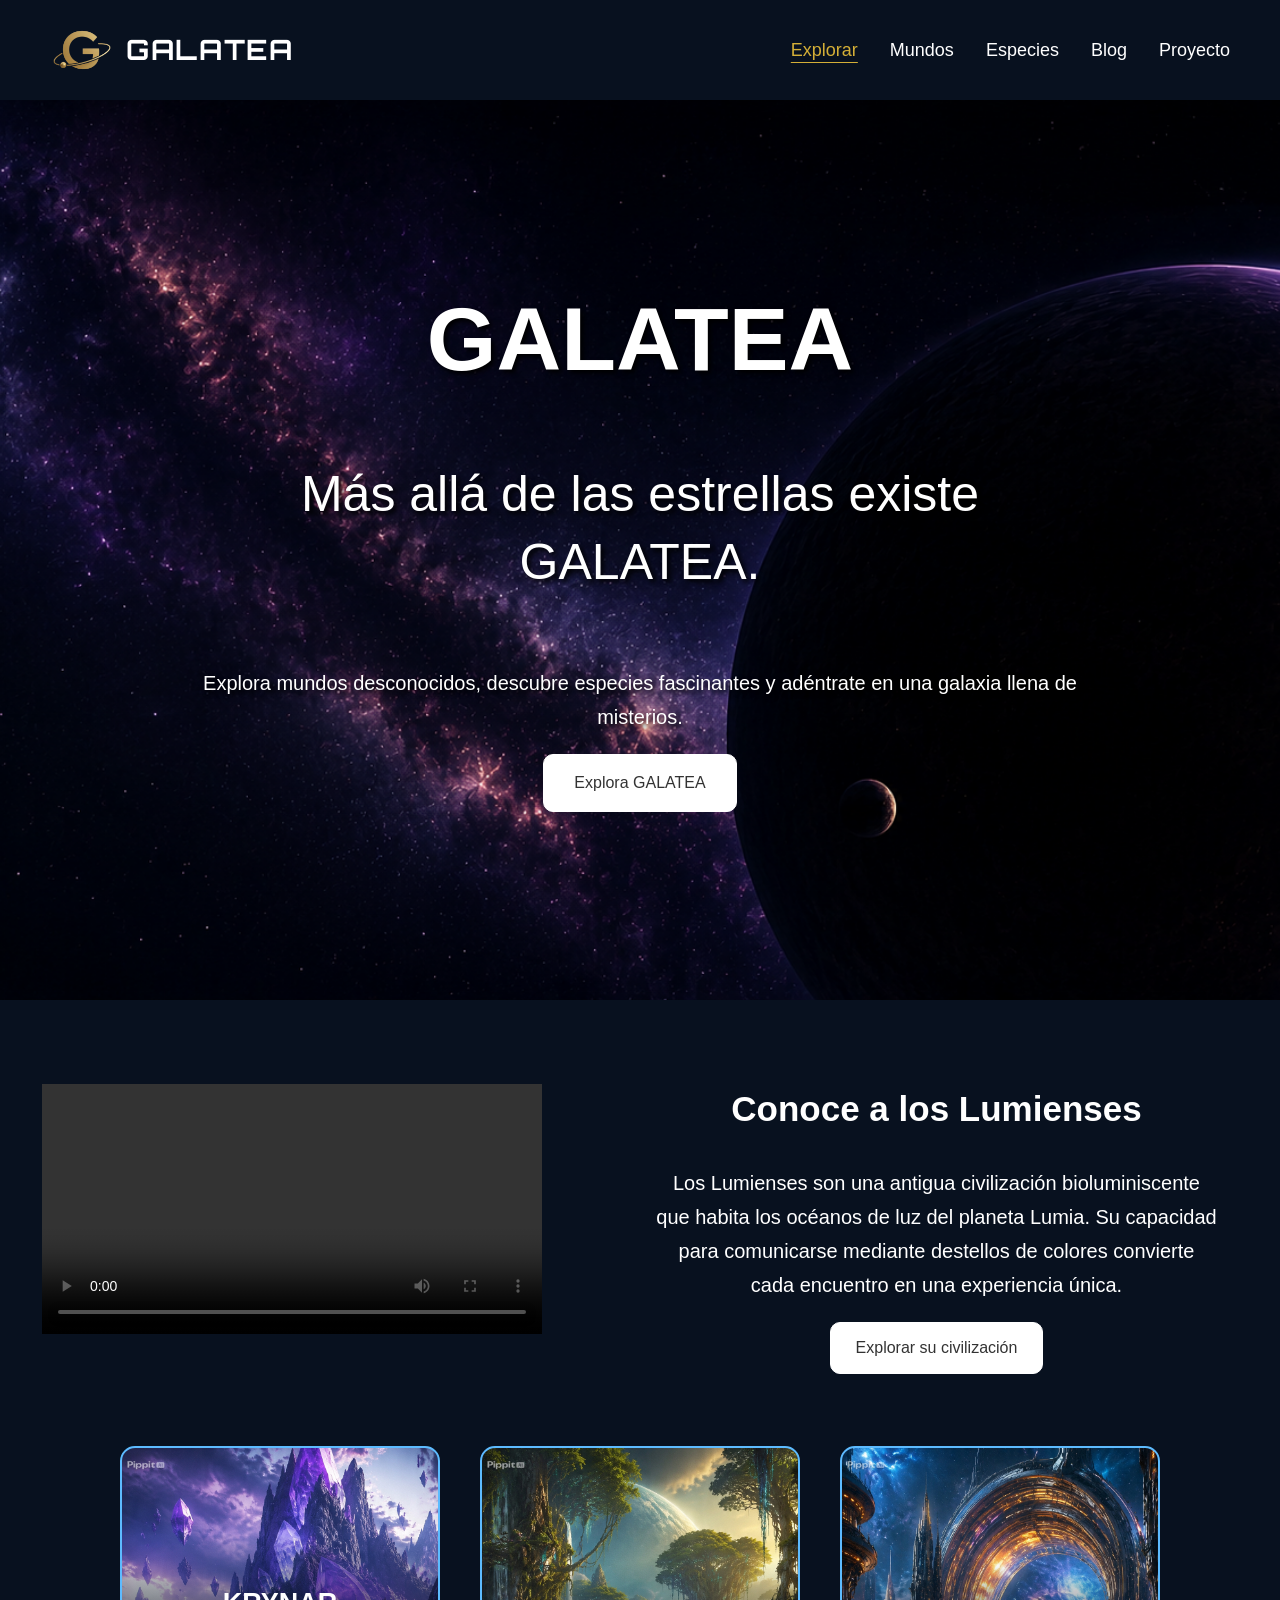
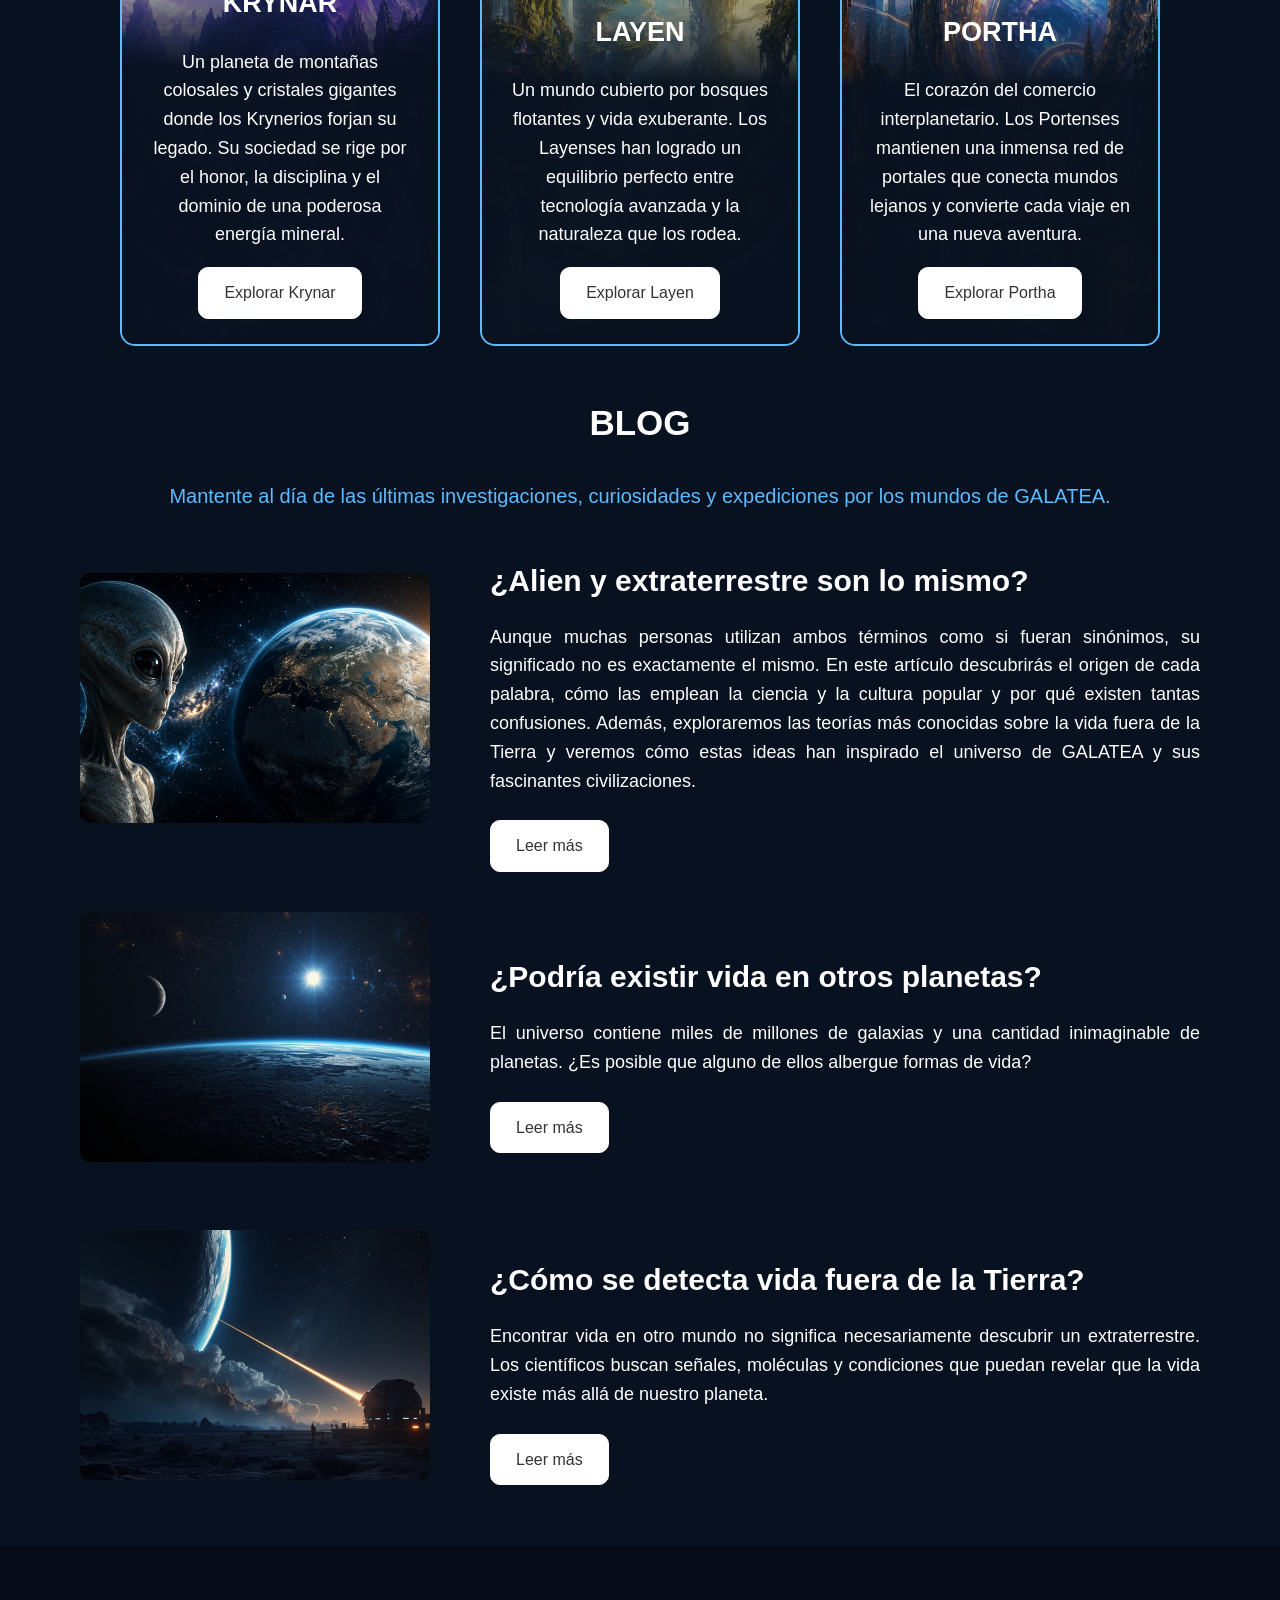
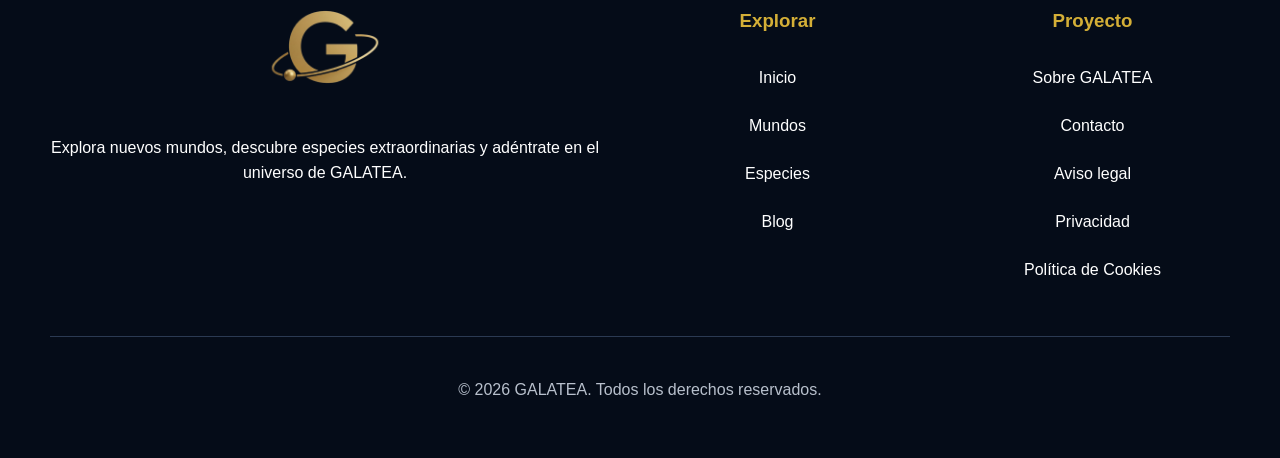
==== commit 449f5b1a: "Merge branch 'main' of https://github.com/infosaex2018-lang/proyectoSVH-_Sara" ====
--- a/index.html
+++ b/index.html
@@ -264,7 +264,7 @@
 
             </div>
 
-        </div>
+		</div>
 
         <hr>
 
@@ -272,7 +272,7 @@
 
             <p>© 2026 GALATEA. Todos los derechos reservados.</p>
 
-        </div>
+		</div>
 
     </footer>
 
--- a/css/style.css
+++ b/css/style.css
@@ -0,0 +1,2586 @@
+/* BASE ORIGINAL CONSERVADA. Los ajustes finales se cargan después, desde global.css y el CSS de cada página. */
+body {
+    background-color: #08111F;
+}
+
+header {
+    display: flex;
+    justify-content: space-between;
+    align-items: center;
+    padding: 20px 50px;
+}
+
+nav {
+    display: flex;
+    gap: 50px;
+}
+
+nav a {
+    color: white;
+    text-decoration: none;
+    font-size: 20px;
+    margin-left: 30px;
+}
+
+nav a:hover {
+    color: #D4AF37;
+}
+
+.hero {
+    min-height: 100vh;
+    background-image: url("../imagenes/espacio1.png");
+    background-size: cover;
+    background-repeat: no-repeat;
+    background-position: center;
+    display: flex;
+    flex-direction: column;
+    justify-content: center;
+    align-items: center;
+
+    text-align: center;
+    color: white;
+    text-shadow: 3px 3px 5px black;
+
+}
+
+h1.titulo {
+    font-size: 100px;
+}
+
+p.slogan {
+    font-size: 50px;
+}
+
+p.subtitle {
+    font-size: 20px;
+    color: white;
+    justify-content: space-around
+}
+
+.boton-principal {
+    font-size: 20px;
+    padding: 15px 30px;
+    background-color: white;
+    border: 1px solid white;
+    border-radius: 10px;
+    cursor: pointer;
+    color: #333;
+    text-decoration: none;
+    display: inline-block;
+    text-shadow: none;
+}
+
+.boton-principal:hover {
+    background-color: #D4AF37;
+    color: white;
+}
+
+.video-promocional {
+    display: flex;
+
+    padding: 30px;
+    align-items: center;
+    margin-right: 10px;
+    margin-left: 10px;
+}
+
+.video-promocional:hover {
+    border: 2px solid #D4AF37;
+    border-radius: 10px;
+}
+
+.videoLumienses {
+    margin-right: 10vw;
+}
+
+.informacionLumienses {
+    text-align: center;
+    padding: 20px;
+}
+
+h2.titulo {
+    font-size: 35px;
+    color: white;
+    text-align: center;
+}
+
+.boton-secundario {
+    font-family: inherit;
+    font-size: 15px;
+    padding: 12px 25px;
+    background-color: white;
+    border: 1px solid white;
+    border-radius: 10px;
+    cursor: pointer;
+    color: #333 !important;
+    text-decoration: none;
+    display: inline-block;
+}
+
+.boton-secundario:hover {
+    background-color: #D4AF37;
+    color: white !important;
+}
+
+.cards {
+    color: white;
+    font-size: 18px;
+    padding: 20px;
+}
+
+.cards-grid {
+
+    margin: 0 10px;
+
+    display: flex;
+    justify-content: center;
+    gap: 40px;
+    flex-wrap: wrap;
+
+}
+
+
+.card {
+
+    width: 320px;
+    height: 500px;
+
+    border: 2px solid #5DBBFF;
+    border-radius: 15px;
+    overflow: hidden;
+
+    display: flex;
+    align-items: flex-end;
+
+    background-size: cover;
+    background-position: center;
+    background-repeat: no-repeat;
+
+
+}
+
+
+.card:hover {
+
+    border-color: #D4AF37;
+
+}
+
+
+.card-content {
+
+    width: 100%;
+    padding: 25px;
+
+    background: linear-gradient(transparent,
+            rgba(8, 17, 31, 0.95));
+
+    color: white;
+    text-align: center;
+}
+
+.card-krynar {
+    background-image: url("../imagenes/krynar.jpeg");
+}
+
+.card-layen {
+    background-image: url("../imagenes/layen.jpeg");
+}
+
+.card-portha {
+    background-image: url("../imagenes/portha.jpeg");
+}
+
+.blog {
+    display: flex;
+    margin-top: 20px;
+    margin-bottom: 20px;
+    margin-left: 40px;
+    margin-right: 60px;
+    padding: 0 20px;
+    gap: 80px;
+}
+
+.image-blog {
+    padding: 20px;
+}
+
+.image-blog img {
+    width: 350px;
+    height: 250px;
+    object-fit: cover;
+    border-radius: 10px;
+}
+
+.main-sentence {
+    color: #5DBBFF;
+    text-align: center;
+    font-size: 20px;
+}
+
+.blog-content a,
+.blog-content p {
+    text-decoration: none;
+    color: white;
+}
+
+.blog {
+    align-items: center;
+}
+
+.blog p {
+    font-size: 20px;
+    text-align: justify;
+}
+
+/* ===========================
+   FOOTER
+=========================== */
+
+footer {
+
+    margin-top: 80px;
+    padding: 50px;
+
+    background-color: #050C18;
+
+    color: white;
+
+}
+
+.footer-content {
+
+    display: flex;
+    justify-content: space-between;
+    gap: 60px;
+    flex-wrap: wrap;
+
+}
+
+.footer-logo {
+
+    flex: 2;
+
+}
+
+.footer-logo p {
+
+    margin-top: 20px;
+    line-height: 1.6;
+
+}
+
+.footer-links,
+.footer-project {
+
+    display: flex;
+    flex-direction: column;
+
+    flex: 1;
+
+}
+
+.footer-links h3,
+.footer-project h3 {
+
+    margin-bottom: 20px;
+
+    color: #D4AF37;
+
+}
+
+.footer-links a,
+.footer-project a {
+
+    color: white;
+
+    text-decoration: none;
+
+    margin-bottom: 12px;
+
+}
+
+.footer-links a:hover,
+.footer-project a:hover {
+
+    color: #D4AF37;
+
+}
+
+footer hr {
+
+    margin: 40px 0;
+
+    border: none;
+
+    border-top: 1px solid #2B3A52;
+
+}
+
+.footer-bottom {
+
+    text-align: center;
+
+    font-size: 14px;
+
+    color: #B8C0CC;
+
+}
+
+@media (max-width:768px) {
+
+    header {
+        flex-direction: column;
+    }
+
+    nav {
+        flex-direction: column;
+        gap: 20px;
+        text-align: center;
+    }
+
+    .hero {
+        min-height: 70vh;
+        padding: 40px 20px;
+    }
+
+    h1.titulo {
+        font-size: 50px;
+    }
+
+    p.slogan {
+        font-size: 40px;
+    }
+
+    p.subtitle {
+        font-size: 30px;
+    }
+
+    .video-promocional {
+        flex-direction: column;
+    }
+
+    .videoLumienses video {
+        width: 100%;
+        height: auto;
+    }
+
+}
+
+/* ===========================
+   WORLDS PAGE
+=========================== */
+
+.worlds-intro {
+    text-align: center;
+    color: white;
+    padding: 60px 30px 40px;
+}
+
+.worlds-intro h1 {
+    font-size: 60px;
+    margin-bottom: 20px;
+}
+
+.worlds-intro p {
+    color: white;
+    font-size: 20px;
+    max-width: 800px;
+    margin: auto;
+    line-height: 1.6;
+}
+
+
+/* CONTENEDOR DE LOS MUNDOS */
+
+.worlds {
+    width: 90%;
+    max-width: 1200px;
+    margin: 0 auto;
+}
+
+
+/* CADA MUNDO */
+
+.world {
+    width: 100%;
+    min-height: 500px;
+
+    margin-bottom: 50px;
+
+    border-radius: 15px;
+    overflow: hidden;
+
+    display: flex;
+    align-items: flex-end;
+
+    background-size: cover;
+    background-position: center;
+    background-repeat: no-repeat;
+}
+
+/* IMÁGENES DE LOS MUNDOS */
+
+.world-krynar {
+    background-image: url("../imagenes/krynar.jpeg");
+}
+
+.world-layen {
+    background-image: url("../imagenes/layen.jpeg");
+}
+
+.world-lumia {
+    background-image: url("../imagenes/lumia.jpg");
+}
+
+.world-portha {
+    background-image: url("../imagenes/portha.jpeg");
+}
+
+
+/* CONTENIDO SOBRE LA IMAGEN */
+
+.world-content {
+    width: 100%;
+    padding: 40px;
+
+    color: white;
+
+    background: linear-gradient(transparent,
+            rgba(8, 17, 31, 0.95));
+
+    text-align: left;
+}
+
+
+/* TÍTULO DEL PLANETA */
+
+.world-content h2 {
+    font-size: 40px;
+    margin-bottom: 10px;
+}
+
+
+/* SUBTÍTULO */
+
+.world-content h3 {
+    color: #D4AF37;
+    font-size: 22px;
+    margin-bottom: 15px;
+}
+
+
+/* DESCRIPCIÓN */
+
+.world-content p {
+    color: white;
+    font-size: 18px;
+    line-height: 1.6;
+
+    max-width: 750px;
+
+    margin-bottom: 25px;
+}
+
+
+/* EFECTO AL PASAR EL RATÓN */
+
+.world:hover {
+    border-color: #D4AF37;
+}
+
+
+/* ===========================
+   WORLDS - MÓVIL
+=========================== */
+
+@media (max-width: 768px) {
+
+    .worlds-intro {
+        padding: 40px 20px;
+    }
+
+    .worlds-intro h1 {
+        font-size: 42px;
+    }
+
+    .worlds-intro p {
+        font-size: 17px;
+    }
+
+    .world {
+        min-height: 550px;
+    }
+
+    .world-content {
+        padding: 25px;
+    }
+
+    .world-content h2 {
+        font-size: 32px;
+    }
+
+    .world-content h3 {
+        font-size: 19px;
+    }
+
+    .world-content p {
+        font-size: 16px;
+    }
+
+}
+
+/* ===========================
+   BLOG
+=========================== */
+
+.blog-intro {
+    text-align: center;
+    padding: 60px 20px 40px;
+    color: white;
+}
+
+.blog-intro p {
+    max-width: 800px;
+    margin: 20px auto;
+    font-size: 20px;
+    line-height: 1.6;
+}
+
+
+/* LISTADO DE ARTÍCULOS */
+
+.blog-list {
+    display: flex;
+    flex-direction: column;
+    gap: 50px;
+    margin: 20px 60px 80px;
+}
+
+
+/* CADA ARTÍCULO */
+
+.blog-article {
+    display: flex;
+    align-items: center;
+    gap: 50px;
+
+    padding: 25px;
+
+    border-bottom: 1px solid #2B3A52;
+}
+
+
+/* IMAGEN */
+
+.blog-image {
+    flex-shrink: 0;
+}
+
+.blog-image img {
+    width: 350px;
+    height: 230px;
+
+    object-fit: cover;
+    border-radius: 10px;
+
+    display: block;
+}
+
+
+/* CONTENIDO */
+
+.blog-content {
+    color: white;
+    flex: 1;
+}
+
+.blog-content h2 {
+    font-size: 30px;
+    margin-bottom: 15px;
+}
+
+.blog-content h2 a {
+    color: white;
+    text-decoration: none;
+}
+
+.blog-content h2 a:hover {
+    color: #5DBBFF;
+}
+
+
+.blog-content p {
+    font-size: 18px;
+    line-height: 1.6;
+    text-align: justify;
+
+    margin-bottom: 20px;
+}
+
+
+/* BOTÓN */
+
+.blog-content .boton-secundario {
+    margin-top: 5px;
+}
+
+
+/* ===========================
+   BLOG RESPONSIVE
+=========================== */
+
+@media (max-width: 768px) {
+
+    .blog-intro {
+        padding: 40px 20px 30px;
+    }
+
+    .blog-intro h1 {
+        font-size: 45px;
+    }
+
+    .blog-intro p {
+        font-size: 17px;
+    }
+
+
+    .blog-list {
+        margin: 20px;
+        gap: 40px;
+    }
+
+
+    .blog-article {
+        flex-direction: column;
+        gap: 25px;
+
+        padding: 20px 0;
+        align-items: stretch;
+    }
+
+
+    .blog-image img {
+        width: 100%;
+        height: 220px;
+    }
+
+
+    .blog-content h2 {
+        font-size: 25px;
+    }
+
+
+    .blog-content p {
+        font-size: 17px;
+        text-align: left;
+    }
+
+}
+
+/* ===========================
+   BLOG - ARTÍCULO
+=========================== */
+
+.article-intro {
+    text-align: center;
+    padding: 70px 20px 40px;
+    color: white;
+}
+
+.article-intro h1 {
+    font-size: 50px;
+    margin-bottom: 20px;
+}
+
+.article-subtitle {
+    font-size: 22px;
+    color: #B8C0CC;
+    max-width: 800px;
+    margin: 0 auto;
+    line-height: 1.6;
+}
+
+
+/* IMAGEN PRINCIPAL */
+
+.article-main-image {
+    width: 80%;
+    max-width: 1000px;
+    margin: 20px auto 50px;
+}
+
+.article-main-image img {
+    width: 100%;
+    height: 450px;
+    object-fit: cover;
+    border-radius: 15px;
+    display: block;
+}
+
+
+/* CONTENIDO */
+
+.article-content {
+    width: 70%;
+    max-width: 900px;
+    margin: 0 auto;
+    color: white;
+}
+
+.article-content h2 {
+    color: #5DBBFF;
+    font-size: 30px;
+    margin-top: 50px;
+    margin-bottom: 20px;
+}
+
+.article-content p {
+    font-size: 19px;
+    line-height: 1.8;
+    margin-bottom: 25px;
+    text-align: justify;
+}
+
+
+/* ENLACES DENTRO DEL ARTÍCULO */
+
+.article-content a {
+    color: #5DBBFF;
+    text-decoration: none;
+}
+
+.article-content a:hover {
+    color: #D4AF37;
+    text-decoration: underline;
+}
+
+
+/* VOLVER AL BLOG */
+
+.back-blog {
+    margin-top: 60px;
+    margin-bottom: 70px;
+    text-align: center;
+}
+
+.back-blog a {
+    display: inline-block;
+    padding: 12px 25px;
+    border: 1px solid #5DBBFF;
+    border-radius: 10px;
+    color: white;
+    text-decoration: none;
+}
+
+.back-blog a:hover {
+    background-color: #D4AF37;
+    border-color: #D4AF37;
+    color: white;
+}
+
+
+/* ===========================
+   ARTÍCULO - MÓVIL
+=========================== */
+
+@media (max-width:768px) {
+
+    .article-intro {
+        padding: 40px 20px 25px;
+    }
+
+    .article-intro h1 {
+        font-size: 35px;
+    }
+
+    .article-subtitle {
+        font-size: 18px;
+    }
+
+    .article-main-image {
+        width: 90%;
+        margin-bottom: 35px;
+    }
+
+    .article-main-image img {
+        height: 250px;
+    }
+
+    .article-content {
+        width: 90%;
+    }
+
+    .article-content h2 {
+        font-size: 25px;
+        margin-top: 40px;
+    }
+
+    .article-content p {
+        font-size: 17px;
+        line-height: 1.7;
+        text-align: left;
+    }
+
+}
+
+/* =========================
+   PÁGINA PROYECTO
+   ========================= */
+
+/* HERO */
+
+.project-hero {
+    position: relative;
+    min-height: 75vh;
+    overflow: hidden;
+    display: flex;
+    align-items: center;
+}
+
+.project-hero img {
+    position: absolute;
+    width: 100%;
+    height: 100%;
+    object-fit: cover;
+    inset: 0;
+}
+
+.project-hero::after {
+    content: "";
+    position: absolute;
+    inset: 0;
+    background: linear-gradient(90deg,
+            rgba(8, 17, 31, 0.90) 0%,
+            rgba(8, 17, 31, 0.55) 45%,
+            rgba(8, 17, 31, 0.15) 100%);
+}
+
+.project-hero-content {
+    position: relative;
+    z-index: 2;
+    width: 85%;
+    max-width: 1200px;
+    margin: 0 auto;
+    color: white;
+}
+
+.project-hero-content h1 {
+    font-size: 75px;
+    margin: 10px 0 15px;
+}
+
+.project-hero-content p {
+    font-size: 24px;
+    max-width: 600px;
+    line-height: 1.6;
+}
+
+.project-label {
+    color: #D4AF37;
+    font-size: 14px !important;
+    letter-spacing: 3px;
+    font-weight: bold;
+    text-transform: uppercase;
+}
+
+
+/* ¿QUÉ ES GALATEA? */
+
+.project-intro {
+    width: 85%;
+    max-width: 1200px;
+    margin: 100px auto;
+    display: flex;
+    align-items: center;
+    gap: 70px;
+}
+
+.project-text,
+.project-image {
+    width: 50%;
+}
+
+.project-text h2 {
+    color: #5DBBFF;
+    font-size: 42px;
+    margin: 10px 0 25px;
+}
+
+.project-text p {
+    color: #B8C0CC;
+    font-size: 18px;
+    line-height: 1.8;
+    margin-bottom: 20px;
+}
+
+.project-text strong {
+    color: white;
+}
+
+.project-image img {
+    width: 100%;
+    height: 420px;
+    object-fit: cover;
+    border-radius: 18px;
+    display: block;
+}
+
+
+/* REALIDAD E IMAGINACIÓN */
+
+.project-science {
+    padding: 90px 20px;
+    background-color: #0c1727;
+}
+
+.section-title {
+    text-align: center;
+    max-width: 750px;
+    margin: 0 auto 50px;
+}
+
+.section-title h2 {
+    font-size: 42px;
+    color: #5DBBFF;
+    margin: 10px 0 20px;
+}
+
+.section-title>p:last-child {
+    color: #B8C0CC;
+    font-size: 19px;
+    line-height: 1.7;
+}
+
+.project-cards {
+    width: 85%;
+    max-width: 1100px;
+    margin: 0 auto;
+    display: flex;
+    gap: 30px;
+}
+
+.project-card {
+    flex: 1;
+    padding: 40px;
+    border: 1px solid rgba(93, 187, 255, 0.25);
+    border-radius: 18px;
+    background-color: #08111F;
+}
+
+.project-card-number {
+    color: #D4AF37;
+    font-size: 15px;
+    letter-spacing: 2px;
+    margin-bottom: 20px;
+}
+
+.project-card h3 {
+    color: white;
+    font-size: 28px;
+    margin-bottom: 20px;
+}
+
+.project-card p {
+    color: #B8C0CC;
+    font-size: 18px;
+    line-height: 1.8;
+}
+
+.project-card:hover {
+    transform: translateY(-5px);
+    border-color: #5DBBFF;
+    transition: 0.3s;
+}
+
+
+/* ORIGEN DEL PROYECTO */
+
+.project-origin {
+    width: 85%;
+    max-width: 1200px;
+    margin: 110px auto;
+    display: flex;
+    align-items: center;
+    gap: 70px;
+}
+
+.project-origin-image,
+.project-origin-text {
+    width: 50%;
+}
+
+.project-origin-image img {
+    width: 100%;
+    height: 470px;
+    object-fit: cover;
+    border-radius: 18px;
+    display: block;
+}
+
+.project-origin-text h2 {
+    color: #5DBBFF;
+    font-size: 42px;
+    margin: 10px 0 25px;
+}
+
+.project-origin-text p {
+    color: #B8C0CC;
+    font-size: 18px;
+    line-height: 1.8;
+    margin-bottom: 20px;
+}
+
+.project-origin-text a {
+    color: #5DBBFF;
+    text-decoration: none;
+}
+
+.project-origin-text a:hover {
+    color: #D4AF37;
+    text-decoration: underline;
+}
+
+
+/* FUTURO */
+
+.project-future {
+    text-align: center;
+    padding: 100px 20px;
+    background-color: #0c1727;
+}
+
+.project-future h2 {
+    color: #5DBBFF;
+    font-size: 46px;
+    margin: 10px 0 25px;
+}
+
+.project-future>p:not(.project-label) {
+    color: #B8C0CC;
+    max-width: 700px;
+    margin: 0 auto 18px;
+    font-size: 19px;
+    line-height: 1.8;
+}
+
+.project-future .boton-principal {
+    margin-top: 30px;
+}
+
+
+/* =========================
+   RESPONSIVE PROYECTO
+   ========================= */
+
+@media (max-width: 768px) {
+
+    .project-hero {
+        min-height: 65vh;
+    }
+
+    .project-hero::after {
+        background: rgba(8, 17, 31, 0.60);
+    }
+
+    .project-hero-content {
+        width: 90%;
+        text-align: center;
+    }
+
+    .project-hero-content h1 {
+        font-size: 45px;
+    }
+
+    .project-hero-content p {
+        font-size: 19px;
+        margin: 0 auto;
+    }
+
+    .project-label {
+        font-size: 12px !important;
+        letter-spacing: 2px;
+    }
+
+
+    .project-intro {
+        width: 90%;
+        margin: 60px auto;
+        flex-direction: column;
+        gap: 35px;
+    }
+
+    .project-text,
+    .project-image {
+        width: 100%;
+    }
+
+    .project-text h2 {
+        font-size: 32px;
+    }
+
+    .project-text p {
+        font-size: 17px;
+    }
+
+    .project-image img {
+        height: 280px;
+    }
+
+
+    .project-science {
+        padding: 60px 20px;
+    }
+
+    .section-title h2 {
+        font-size: 32px;
+    }
+
+    .section-title>p:last-child {
+        font-size: 17px;
+    }
+
+    .project-cards {
+        width: 100%;
+        flex-direction: column;
+    }
+
+    .project-card {
+        padding: 30px;
+    }
+
+    .project-card h3 {
+        font-size: 25px;
+    }
+
+    .project-card p {
+        font-size: 17px;
+    }
+
+
+    .project-origin {
+        width: 90%;
+        margin: 70px auto;
+        flex-direction: column;
+        gap: 35px;
+    }
+
+    .project-origin-image,
+    .project-origin-text {
+        width: 100%;
+    }
+
+    .project-origin-image img {
+        height: 300px;
+    }
+
+    .project-origin-text h2 {
+        font-size: 32px;
+    }
+
+    .project-origin-text p {
+        font-size: 17px;
+    }
+
+
+    .project-future {
+        padding: 70px 20px;
+    }
+
+    .project-future h2 {
+        font-size: 34px;
+    }
+
+    .project-future>p:not(.project-label) {
+        font-size: 17px;
+    }
+}
+
+/* =========================
+   PÁGINA ESPECIES
+   ========================= */
+
+/* HERO */
+
+.hero-especies {
+    min-height: 70vh;
+    padding: 100px 20px;
+    display: flex;
+    align-items: center;
+    justify-content: center;
+    text-align: center;
+
+    background:
+        linear-gradient(rgba(8, 17, 31, 0.45),
+            rgba(8, 17, 31, 0.95)),
+        url("../imagenes/lumia_oceano.jpg") center / cover no-repeat;
+}
+
+.hero-especies-contenido {
+    width: 100%;
+    max-width: 800px;
+}
+
+.hero-especies h1 {
+    margin: 15px 0 20px;
+    font-size: clamp(2.5rem, 6vw, 5rem);
+}
+
+.hero-especies p {
+    max-width: 700px;
+    margin: 0 auto 30px;
+    color: #B8C0CC;
+    font-size: 1.1rem;
+    line-height: 1.7;
+}
+
+
+/* ETIQUETAS */
+
+.hero-especies .etiqueta,
+.introduccion-especies .etiqueta,
+.carrusel-especies .etiqueta,
+.mundo-especies .etiqueta,
+.biodiversidad .etiqueta {
+    color: #FFFFFF;
+    font-size: 2rem;
+    letter-spacing: 3px;
+    font-weight: bold;
+    text-transform: uppercase;
+}
+
+
+/* INTRODUCCIÓN */
+
+.introduccion-especies {
+    max-width: 900px;
+    margin: 0 auto;
+    padding: 100px 30px;
+    text-align: center;
+}
+
+.introduccion-especies h2 {
+    margin: 15px 0 25px;
+    font-size: 2.5rem;
+}
+
+.introduccion-especies p {
+    max-width: 750px;
+    margin: 10px auto;
+    color: #B8C0CC;
+    line-height: 1.8;
+}
+
+
+/* =========================
+   CARRUSEL
+   ========================= */
+
+.carrusel-especies {
+    position: relative;
+    max-width: 1200px;
+    margin: 0 auto;
+    padding: 80px 50px 100px;
+}
+
+.carrusel-especies .titulo-seccion {
+    margin-bottom: 45px;
+    text-align: center;
+}
+
+.carrusel-especies .titulo-seccion h2 {
+    margin: 15px 0;
+    font-size: 2.8rem;
+}
+
+.carrusel-especies .titulo-seccion p {
+    color: #B8C0CC;
+}
+
+
+/* CONTENEDOR DEL SLIDE */
+
+.carrusel-especies .carrusel {
+    width: 100%;
+    overflow: hidden;
+    border-radius: 18px;
+}
+
+
+/* SLIDES */
+
+.carrusel-especies .slide-especie {
+    display: none;
+    width: 100%;
+    min-height: 560px;
+    background-color: #08111F;
+}
+
+.carrusel-especies .slide-especie.activo {
+    display: flex;
+}
+
+
+/* IMAGEN */
+
+
+.carrusel-especies .slide-especie>img {
+    width: 55%;
+    height: 560px;
+    object-fit: contain;
+    background-color: #08111F;
+}
+
+/* INFORMACIÓN */
+
+.carrusel-especies .info-especie {
+    width: 45%;
+    padding: 50px;
+    display: flex;
+    flex-direction: column;
+    justify-content: center;
+}
+
+.carrusel-especies .info-especie .planeta {
+    margin: 0 0 10px;
+    color: #5DBBFF;
+    font-size: 2rem;
+    font-weight: bold;
+    letter-spacing: 4px;
+}
+
+.carrusel-especies .info-especie h3 {
+    margin: 5px 0 25px;
+    font-size: 3.2rem;
+}
+
+.carrusel-especies .info-especie>p:not(.planeta) {
+    margin: 0 0 30px;
+    color: #B8C0CC;
+    line-height: 1.7;
+}
+
+
+/* CARACTERÍSTICAS */
+
+.carrusel-especies .caracteristicas {
+    display: flex;
+    flex-wrap: wrap;
+    gap: 8px;
+    margin-bottom: 30px;
+}
+
+.carrusel-especies .caracteristicas span {
+    padding: 7px 12px;
+    border: 1px solid rgba(93, 187, 255, 0.7);
+    border-radius: 20px;
+    color: #B8C0CC;
+    font-size: 0.78rem;
+}
+
+
+/* BOTÓN DEL CARRUSEL */
+
+.carrusel-especies .boton-secundario {
+    align-self: flex-start;
+}
+
+
+/* =========================
+   FLECHAS
+   ========================= */
+
+.carrusel-especies .flecha {
+    position: absolute;
+    top: 58%;
+    z-index: 10;
+
+    width: 48px;
+    height: 48px;
+
+    border: 1px solid #5DBBFF;
+    border-radius: 50%;
+
+    background-color: rgba(8, 17, 31, 0.9);
+    color: #5DBBFF;
+
+    font-size: 1.4rem;
+    cursor: pointer;
+}
+
+.carrusel-especies .flecha:hover {
+    background-color: #5DBBFF;
+    color: #08111F;
+}
+
+.carrusel-especies .anterior {
+    left: 5px;
+}
+
+.carrusel-especies .siguiente {
+    right: 5px;
+}
+
+
+/* =========================
+   INDICADORES
+   ========================= */
+
+.carrusel-especies .indicadores {
+    display: flex;
+    justify-content: center;
+    gap: 12px;
+    margin-top: 25px;
+}
+
+.carrusel-especies .indicador {
+    width: 11px;
+    height: 11px;
+    padding: 0;
+
+    border: 1px solid #5DBBFF;
+    border-radius: 50%;
+
+    background: transparent;
+    cursor: pointer;
+}
+
+.carrusel-especies .indicador.activo {
+    background-color: #5DBBFF;
+}
+
+
+/* =========================
+   SECCIONES DE LOS MUNDOS
+   ========================= */
+
+.mundo-especies {
+    max-width: 1000px;
+    margin: 0 auto;
+    padding: 100px 30px;
+
+    text-align: center;
+
+    border-top: 1px solid rgba(93, 187, 255, 0.2);
+}
+
+.mundo-especies h2 {
+    margin: 15px 0 20px;
+    font-size: 2.5rem;
+}
+
+.mundo-especies>p:not(.etiqueta) {
+    max-width: 700px;
+    margin: 0 auto;
+    color: #B8C0CC;
+    line-height: 1.8;
+}
+
+
+/* =========================
+   BIODIVERSIDAD
+   ========================= */
+
+.biodiversidad {
+    max-width: 900px;
+    margin: 0 auto;
+    padding: 100px 30px;
+    text-align: center;
+}
+
+.biodiversidad h2 {
+    margin: 20px 0;
+    font-size: 2.7rem;
+}
+
+.biodiversidad>p:not(.etiqueta):not(.proximamente) {
+    max-width: 700px;
+    margin: 15px auto;
+    color: #B8C0CC;
+    line-height: 1.8;
+}
+
+.biodiversidad .proximamente {
+    margin-top: 40px;
+    color: #5DBBFF;
+    font-size: 0.8rem;
+    letter-spacing: 3px;
+}
+
+
+/* =========================
+   CTA
+   ========================= */
+
+.cta-especies {
+    padding: 100px 30px;
+    text-align: center;
+    background-color: #050C18;
+}
+
+.cta-especies h2 {
+    margin-bottom: 30px;
+    font-size: 2.5rem;
+}
+
+.cta-especies .botones-cta {
+    display: flex;
+    justify-content: center;
+    align-items: center;
+    gap: 15px;
+    flex-wrap: wrap;
+}
+
+/* =========================
+   MÓVIL
+   ========================= */
+
+@media (max-width: 768px) {
+
+    /* HERO */
+
+    .hero-especies {
+        min-height: 60vh;
+        padding: 70px 20px;
+    }
+
+    .hero-especies h1 {
+        font-size: 2.5rem;
+    }
+
+    .hero-especies p {
+        font-size: 1rem;
+    }
+
+
+    /* INTRO */
+
+    .introduccion-especies {
+        padding: 70px 20px;
+    }
+
+    .introduccion-especies h2 {
+        font-size: 2rem;
+    }
+
+
+    /* CARRUSEL */
+
+    .carrusel-especies {
+        padding: 60px 15px 80px;
+    }
+
+    .carrusel-especies .titulo-seccion h2 {
+        font-size: 2rem;
+    }
+
+    .carrusel-especies .slide-especie {
+        flex-direction: column;
+        min-height: auto;
+    }
+
+    .carrusel-especies .slide-especie>img {
+        width: 100%;
+        height: 320px;
+        object-fit: contain;
+        background-color: #08111F;
+    }
+
+    .carrusel-especies .info-especie {
+        width: 100%;
+        padding: 35px 25px 40px;
+    }
+
+    .carrusel-especies .info-especie h3 {
+        font-size: 2.4rem;
+    }
+
+
+    /* FLECHAS */
+
+    .carrusel-especies .flecha {
+        top: 43%;
+        width: 40px;
+        height: 40px;
+        font-size: 1.1rem;
+    }
+
+    .carrusel-especies .anterior {
+        left: 8px;
+    }
+
+    .carrusel-especies .siguiente {
+        right: 8px;
+    }
+
+
+    /* MUNDOS */
+
+    .mundo-especies {
+        padding: 70px 20px;
+    }
+
+    .mundo-especies h2 {
+        font-size: 2rem;
+    }
+
+
+    /* BIODIVERSIDAD */
+
+    .biodiversidad {
+        padding: 70px 20px;
+    }
+
+    .biodiversidad h2 {
+        font-size: 2rem;
+    }
+
+
+    /* CTA */
+
+    .cta-especies {
+        padding: 80px 20px;
+    }
+
+    .cta-especies h2 {
+        font-size: 2rem;
+    }
+
+    .cta-especies .botones-cta {
+        flex-direction: column;
+    }
+
+    .cta-especies .botones-cta a {
+        width: 100%;
+        max-width: 280px;
+        text-align: center;
+    }
+}
+
+.hero-especies h1,
+.introduccion-especies h2,
+.carrusel-especies h2,
+.carrusel-especies h3,
+.mundo-especies h2,
+.biodiversidad h2,
+.cta-especies h2 {
+    color: #ffffff;
+}
+
+/* =========================
+PÁGINA CONTACTO
+========================= */
+
+.contacto {
+    max-width: 800px;
+    margin: 80px auto;
+    padding: 40px;
+    background-color: #101C2C;
+    border: 1px solid #26364A;
+    border-radius: 12px;
+}
+
+.contacto h2 {
+    text-align: center;
+    color: #D4AF37;
+    font-size: 2.2rem;
+    margin-bottom: 15px;
+}
+
+.contacto>p {
+    text-align: center;
+    color: #B8C0CC;
+    line-height: 1.7;
+    margin-bottom: 40px;
+}
+
+.campo {
+    display: flex;
+    flex-direction: column;
+    margin-bottom: 22px;
+}
+
+.campo label {
+    color: #FFFFFF;
+    margin-bottom: 8px;
+    font-weight: bold;
+}
+
+.campo input,
+.campo textarea {
+    width: 100%;
+    box-sizing: border-box;
+    padding: 12px;
+    background-color: #08111F;
+    border: 1px solid #40516A;
+    border-radius: 6px;
+    color: #FFFFFF;
+    font-family: inherit;
+    font-size: 1rem;
+}
+
+.campo input:focus,
+.campo textarea:focus {
+    outline: none;
+    border-color: #D4AF37;
+}
+
+.campo textarea {
+    resize: vertical;
+}
+
+.campo-checkbox {
+    display: flex;
+    align-items: center;
+    gap: 10px;
+    margin: 25px 0;
+}
+
+.campo-checkbox input {
+    width: 17px;
+    height: 17px;
+}
+
+.campo-checkbox label {
+    color: #B8C0CC;
+    font-size: 0.9rem;
+}
+
+.contacto button {
+    display: block;
+    margin: 30px auto 0;
+    padding: 12px 28px;
+    background-color: #D4AF37;
+    color: #08111F;
+    border: none;
+    border-radius: 6px;
+    font-size: 1rem;
+    font-weight: bold;
+    cursor: pointer;
+    transition: 0.3s;
+}
+
+.contacto button:hover {
+    background-color: #FFFFFF;
+}
+
+/* =========================
+CONTACTO — MÓVIL
+========================= */
+
+@media (max-width: 768px) {
+
+    .contacto {
+        margin: 40px 20px;
+        padding: 25px 20px;
+    }
+
+    .contacto h2 {
+        font-size: 1.8rem;
+    }
+
+    .contacto>p {
+        font-size: 0.95rem;
+    }
+
+    .campo input,
+    .campo textarea {
+        font-size: 1rem;
+
+    }
+
+
+}
+
+/* =========================
+   AVISO LEGAL
+   ========================= */
+
+.legal {
+    max-width: 900px;
+    margin: 60px auto;
+    padding: 40px;
+    color: white;
+    line-height: 1.7;
+}
+
+.legal h1 {
+    color: #FFFFFF;
+    text-align: center;
+    font-size: 5rem;
+    margin-bottom: 40px;
+}
+
+.legal h2 {
+    color: #ffffff;
+    font-size: 2rem;
+    margin-top: 40px;
+    margin-bottom: 15px;
+}
+
+.legal p {
+    margin-bottom: 20px;
+}
+
+.legal ul {
+    margin: 20px 0;
+    padding-left: 25px;
+}
+
+.legal li {
+    margin-bottom: 12px;
+}
+
+.legal a {
+    color: #D4AF37;
+    text-decoration: none;
+}
+
+.legal a:hover {
+    color: white;
+    text-decoration: underline;
+}
+
+
+/* Nota sobre los datos ficticios */
+
+.legal p strong {
+    color: #D4AF37;
+}
+
+
+/* =========================
+   FOOTER
+   ========================= */
+
+footer {
+    text-align: center;
+    padding: 30px 20px;
+    margin-top: 40px;
+}
+
+footer nav {
+    display: flex;
+    justify-content: center;
+    gap: 25px;
+    flex-wrap: wrap;
+    margin-top: 15px;
+}
+
+footer nav a {
+    color: #D4AF37;
+    text-decoration: none;
+}
+
+footer nav a:hover {
+    color: white;
+}
+
+
+/* =========================
+   VERSIÓN MÓVIL
+   ========================= */
+
+@media (max-width: 768px) {
+
+    .legal {
+        margin: 30px 15px;
+        padding: 20px;
+    }
+
+    .legal h1 {
+        font-size: 3rem;
+        margin-bottom: 30px;
+    }
+
+    .legal h2 {
+        font-size: 2rem;
+        margin-top: 30px;
+    }
+
+    .legal p,
+    .legal li {
+        font-size: 16px;
+    }
+
+    footer nav {
+        gap: 15px;
+    }
+}
+/* =========================================================
+   PÁGINA ESPECIES
+   ========================================================= */
+
+
+/* =========================
+   HERO DE ESPECIES
+   ========================= */
+
+.hero-especies {
+    min-height: 70vh;
+    padding: 100px 30px;
+
+    display: flex;
+    justify-content: center;
+    align-items: center;
+
+    text-align: center;
+
+    background:
+        linear-gradient(
+            rgba(8, 17, 31, 0.35),
+            rgba(8, 17, 31, 0.95)
+        ),
+        url("../imagenes/lumia_oceano.jpg") center / cover no-repeat;
+}
+
+.hero-especies-contenido {
+    width: 100%;
+    max-width: 850px;
+}
+
+.hero-especies .etiqueta {
+    color: #5DBBFF;
+    font-size: 0.85rem;
+    font-weight: bold;
+    letter-spacing: 4px;
+}
+
+.hero-especies h1 {
+    margin: 15px 0 20px;
+    color: #FFFFFF;
+    font-size: clamp(2.8rem, 6vw, 5rem);
+}
+
+.hero-especies p:not(.etiqueta) {
+    max-width: 720px;
+    margin: 0 auto 35px;
+
+    color: #D5DBE3;
+    font-size: 1.1rem;
+    line-height: 1.8;
+}
+
+
+/* =========================
+   INTRODUCCIÓN
+   ========================= */
+
+.introduccion-especies {
+    max-width: 900px;
+    margin: 0 auto;
+    padding: 100px 30px;
+
+    text-align: center;
+}
+
+.introduccion-especies .etiqueta,
+.especie-mundo .etiqueta,
+.biodiversidad .etiqueta {
+    color: #5DBBFF;
+    font-size: 0.85rem;
+    font-weight: bold;
+    letter-spacing: 4px;
+    text-transform: uppercase;
+}
+
+.introduccion-especies h2 {
+    margin: 15px 0 25px;
+
+    color: #FFFFFF;
+    font-size: 2.6rem;
+}
+
+.introduccion-especies p:not(.etiqueta) {
+    max-width: 760px;
+    margin: 12px auto;
+
+    color: #B8C0CC;
+    line-height: 1.8;
+}
+
+
+/* =========================================================
+   BLOQUES DE CADA ESPECIE
+   ========================================================= */
+
+.especie-mundo {
+    max-width: 1200px;
+    margin: 0 auto;
+    padding: 90px 30px;
+
+    border-top: 1px solid rgba(93, 187, 255, 0.15);
+}
+
+
+/* Título de cada especie */
+
+.cabecera-especie {
+    max-width: 800px;
+    margin: 0 auto 45px;
+
+    text-align: center;
+}
+
+.cabecera-especie h2 {
+    margin: 12px 0 18px;
+
+    color: #FFFFFF;
+    font-size: 3rem;
+}
+
+.cabecera-especie > p:last-child {
+    max-width: 700px;
+    margin: auto;
+
+    color: #B8C0CC;
+    line-height: 1.8;
+}
+
+
+/* =========================================================
+   CARRUSEL
+   ========================================================= */
+
+.carrusel-especie {
+    position: relative;
+
+    width: 100%;
+    margin: 0 auto;
+}
+
+
+/* Contenedor de las diapositivas */
+
+.slides-especie {
+    width: 100%;
+
+    overflow: hidden;
+
+    border: 1px solid rgba(93, 187, 255, 0.20);
+    border-radius: 20px;
+
+    background-color: #08111F;
+}
+
+
+/* Cada diapositiva permanece oculta */
+
+.slide-especie {
+    display: none;
+
+    width: 100%;
+    min-height: 560px;
+}
+
+
+/* Solo mostramos la diapositiva activa */
+
+.slide-especie.activo {
+    display: flex;
+}
+
+
+/* =========================
+   IMAGEN DEL CARRUSEL
+   ========================= */
+
+.slide-especie > img {
+    display: block;
+
+    width: 60%;
+    height: 560px;
+
+    object-fit: cover;
+    object-position: center;
+
+    background-color: #050C18;
+}
+
+
+/* =========================
+   TEXTO DEL CARRUSEL
+   ========================= */
+
+.info-slide {
+    width: 40%;
+    box-sizing: border-box;
+
+    padding: 55px 50px;
+
+    display: flex;
+    flex-direction: column;
+    justify-content: center;
+
+    background:
+        linear-gradient(
+            135deg,
+            #101C2C,
+            #08111F
+        );
+}
+
+.numero-slide {
+    margin: 0 0 15px;
+
+    color: #5DBBFF;
+
+    font-size: 0.85rem;
+    font-weight: bold;
+    letter-spacing: 3px;
+}
+
+.info-slide h3 {
+    margin: 0 0 25px;
+
+    color: #FFFFFF;
+
+    font-size: 2.4rem;
+    line-height: 1.15;
+}
+
+.info-slide p:not(.numero-slide) {
+    margin: 0;
+    color: #D5DBE3;
+
+    font-size: 1.15rem;
+    line-height: 1.8;
+}
+
+
+/* =========================================================
+   FLECHAS
+   ========================================================= */
+
+.flecha-carrusel {
+    position: absolute;
+    top: 280px;
+
+    z-index: 10;
+
+    width: 48px;
+    height: 48px;
+
+    transform: translateY(-50%);
+
+    border: 1px solid #5DBBFF;
+    border-radius: 50%;
+
+    background-color: rgba(8, 17, 31, 0.90);
+    color: #5DBBFF;
+
+    font-size: 1.3rem;
+
+    cursor: pointer;
+
+    transition: 0.3s;
+}
+
+.flecha-carrusel:hover {
+    background-color: #5DBBFF;
+    color: #08111F;
+}
+
+.flecha-carrusel.anterior {
+    left: 15px;
+}
+
+.flecha-carrusel.siguiente {
+    right: 15px;
+}
+
+
+/* =========================================================
+   PUNTOS DEL CARRUSEL
+   ========================================================= */
+
+.indicadores-carrusel {
+    display: flex;
+    justify-content: center;
+
+    gap: 12px;
+
+    margin-top: 25px;
+}
+
+.indicadores-carrusel .indicador {
+    width: 11px;
+    height: 11px;
+
+    padding: 0;
+
+    border: 1px solid #5DBBFF;
+    border-radius: 50%;
+
+    background-color: transparent;
+
+    cursor: pointer;
+
+    transition: 0.3s;
+}
+
+.indicadores-carrusel .indicador:hover,
+.indicadores-carrusel .indicador.activo {
+    background-color: #5DBBFF;
+}
+
+
+/* =========================================================
+   DATOS RÁPIDOS
+   ========================================================= */
+
+.datos-especie {
+    display: grid;
+
+    grid-template-columns: repeat(4, 1fr);
+
+    margin-top: 35px;
+
+    border: 1px solid rgba(93, 187, 255, 0.20);
+    border-radius: 12px;
+
+    overflow: hidden;
+
+    background-color: #101C2C;
+}
+
+.datos-especie div {
+    padding: 25px 20px;
+
+    text-align: center;
+
+    border-right: 1px solid rgba(93, 187, 255, 0.15);
+}
+
+.datos-especie div:last-child {
+    border-right: none;
+}
+
+.datos-especie span {
+    display: block;
+
+    margin-bottom: 8px;
+
+    color: #5DBBFF;
+
+    font-size: 0.7rem;
+    font-weight: bold;
+    letter-spacing: 2px;
+}
+
+.datos-especie strong {
+    color: #FFFFFF;
+
+    font-size: 0.95rem;
+}
+
+
+/* =========================================================
+   BIODIVERSIDAD
+   ========================================================= */
+
+.biodiversidad {
+    max-width: 900px;
+    margin: 40px auto 0;
+    padding: 100px 30px;
+
+    text-align: center;
+
+    border-top: 1px solid rgba(93, 187, 255, 0.15);
+}
+
+.biodiversidad h2 {
+    margin: 15px 0 25px;
+
+    color: #FFFFFF;
+
+    font-size: 2.6rem;
+}
+
+.biodiversidad p:not(.etiqueta) {
+    max-width: 760px;
+    margin: 12px auto;
+
+    color: #B8C0CC;
+
+    line-height: 1.8;
+}
+
+
+/* =========================================================
+   CTA FINAL
+   ========================================================= */
+
+.cta-especies {
+    padding: 80px 30px 110px;
+
+    text-align: center;
+}
+
+.cta-especies h2 {
+    margin: 0 0 35px;
+
+    color: #FFFFFF;
+
+    font-size: 2.3rem;
+}
+
+.botones-cta {
+    display: flex;
+    justify-content: center;
+
+    gap: 20px;
+
+    flex-wrap: wrap;
+}
+
+
+/* =========================================================
+   TABLET
+   ========================================================= */
+
+@media (max-width: 950px) {
+
+    .slide-especie {
+        min-height: 500px;
+    }
+
+    .slide-especie > img {
+        width: 55%;
+        height: 500px;
+    }
+
+    .info-slide {
+        width: 45%;
+
+        padding: 40px 35px;
+    }
+
+    .info-slide h3 {
+        font-size: 2rem;
+    }
+
+    .flecha-carrusel {
+        top: 250px;
+    }
+
+    .datos-especie {
+        grid-template-columns: repeat(2, 1fr);
+    }
+
+    .datos-especie div:nth-child(2) {
+        border-right: none;
+    }
+
+    .datos-especie div:nth-child(-n+2) {
+        border-bottom: 1px solid rgba(93, 187, 255, 0.15);
+    }
+
+}
+
+
+/* =========================================================
+   MÓVIL
+   ========================================================= */
+
+@media (max-width: 768px) {
+
+    /* Hero */
+
+    .hero-especies {
+        min-height: 55vh;
+
+        padding: 70px 20px;
+    }
+
+    .hero-especies h1 {
+        font-size: 2.5rem;
+    }
+
+    .hero-especies p:not(.etiqueta) {
+        font-size: 1rem;
+    }
+
+
+    /* Introducción */
+
+    .introduccion-especies {
+        padding: 70px 20px;
+    }
+
+    .introduccion-especies h2 {
+        font-size: 2rem;
+    }
+
+
+    /* Especies */
+
+    .especie-mundo {
+        padding: 70px 20px;
+    }
+
+    .cabecera-especie {
+        margin-bottom: 30px;
+    }
+
+    .cabecera-especie h2 {
+        font-size: 2.2rem;
+    }
+
+
+    /* Carrusel vertical */
+
+    .slide-especie.activo {
+        flex-direction: column;
+    }
+
+    .slide-especie {
+        min-height: auto;
+    }
+
+
+    /* Imagen */
+
+    .slide-especie > img {
+        width: 100%;
+        height: 340px;
+
+        object-fit: cover;
+    }
+
+
+    /* Texto */
+
+    .info-slide {
+        width: 100%;
+
+        padding: 35px 30px 45px;
+    }
+
+    .info-slide h3 {
+        font-size: 1.8rem;
+    }
+
+
+    /* Flechas sobre la imagen */
+
+    .flecha-carrusel {
+        top: 170px;
+
+        width: 42px;
+        height: 42px;
+
+        font-size: 1.1rem;
+    }
+
+    .flecha-carrusel.anterior {
+        left: 10px;
+    }
+
+    .flecha-carrusel.siguiente {
+        right: 10px;
+    }
+
+
+    /* Datos */
+
+    .datos-especie {
+        grid-template-columns: repeat(2, 1fr);
+    }
+
+
+    /* Biodiversidad */
+
+    .biodiversidad {
+        padding: 70px 20px;
+    }
+
+    .biodiversidad h2 {
+        font-size: 2rem;
+    }
+
+
+    /* CTA */
+
+    .cta-especies {
+        padding: 60px 20px 80px;
+    }
+
+    .cta-especies h2 {
+        font-size: 1.9rem;
+    }
+
+}
+
+
+/* =========================================================
+   MÓVILES PEQUEÑOS
+   ========================================================= */
+
+@media (max-width: 480px) {
+
+    .info-slide p:not(.numero-slide) {
+    font-size: 1.05rem;
+}
+
+.cabecera-especie > p:last-child,
+.introduccion-especies p:not(.etiqueta),
+.biodiversidad p:not(.etiqueta) {
+    font-size: 1rem;
+}
+    .hero-especies h1 {
+        font-size: 2.1rem;
+    }
+
+    .slide-especie > img {
+        height: 280px;
+    }
+
+    .flecha-carrusel {
+        top: 140px;
+    }
+
+    .info-slide {
+        padding: 30px 22px 40px;
+    }
+
+    .info-slide h3 {
+        font-size: 1.6rem;
+    }
+
+    .datos-especie {
+        grid-template-columns: 1fr;
+    }
+
+    .datos-especie div {
+        border-right: none;
+        border-bottom: 1px solid rgba(93, 187, 255, 0.15);
+    }
+
+    .datos-especie div:last-child {
+        border-bottom: none;
+    }
+
+    .botones-cta {
+        flex-direction: column;
+        align-items: center;
+    }
+.info-slide p:not(.numero-slide) {
+    font-size: 1.1rem;
+    line-height: 1.7;
+}
+
+.numero-slide {
+    font-size: 0.9rem;
+}
+
+.cabecera-especie > p:last-child {
+    font-size: 1.05rem;
+    line-height: 1.7;
+}
+
+.introduccion-especies p:not(.etiqueta) {
+    font-size: 1.05rem;
+    line-height: 1.7;
+}
+}
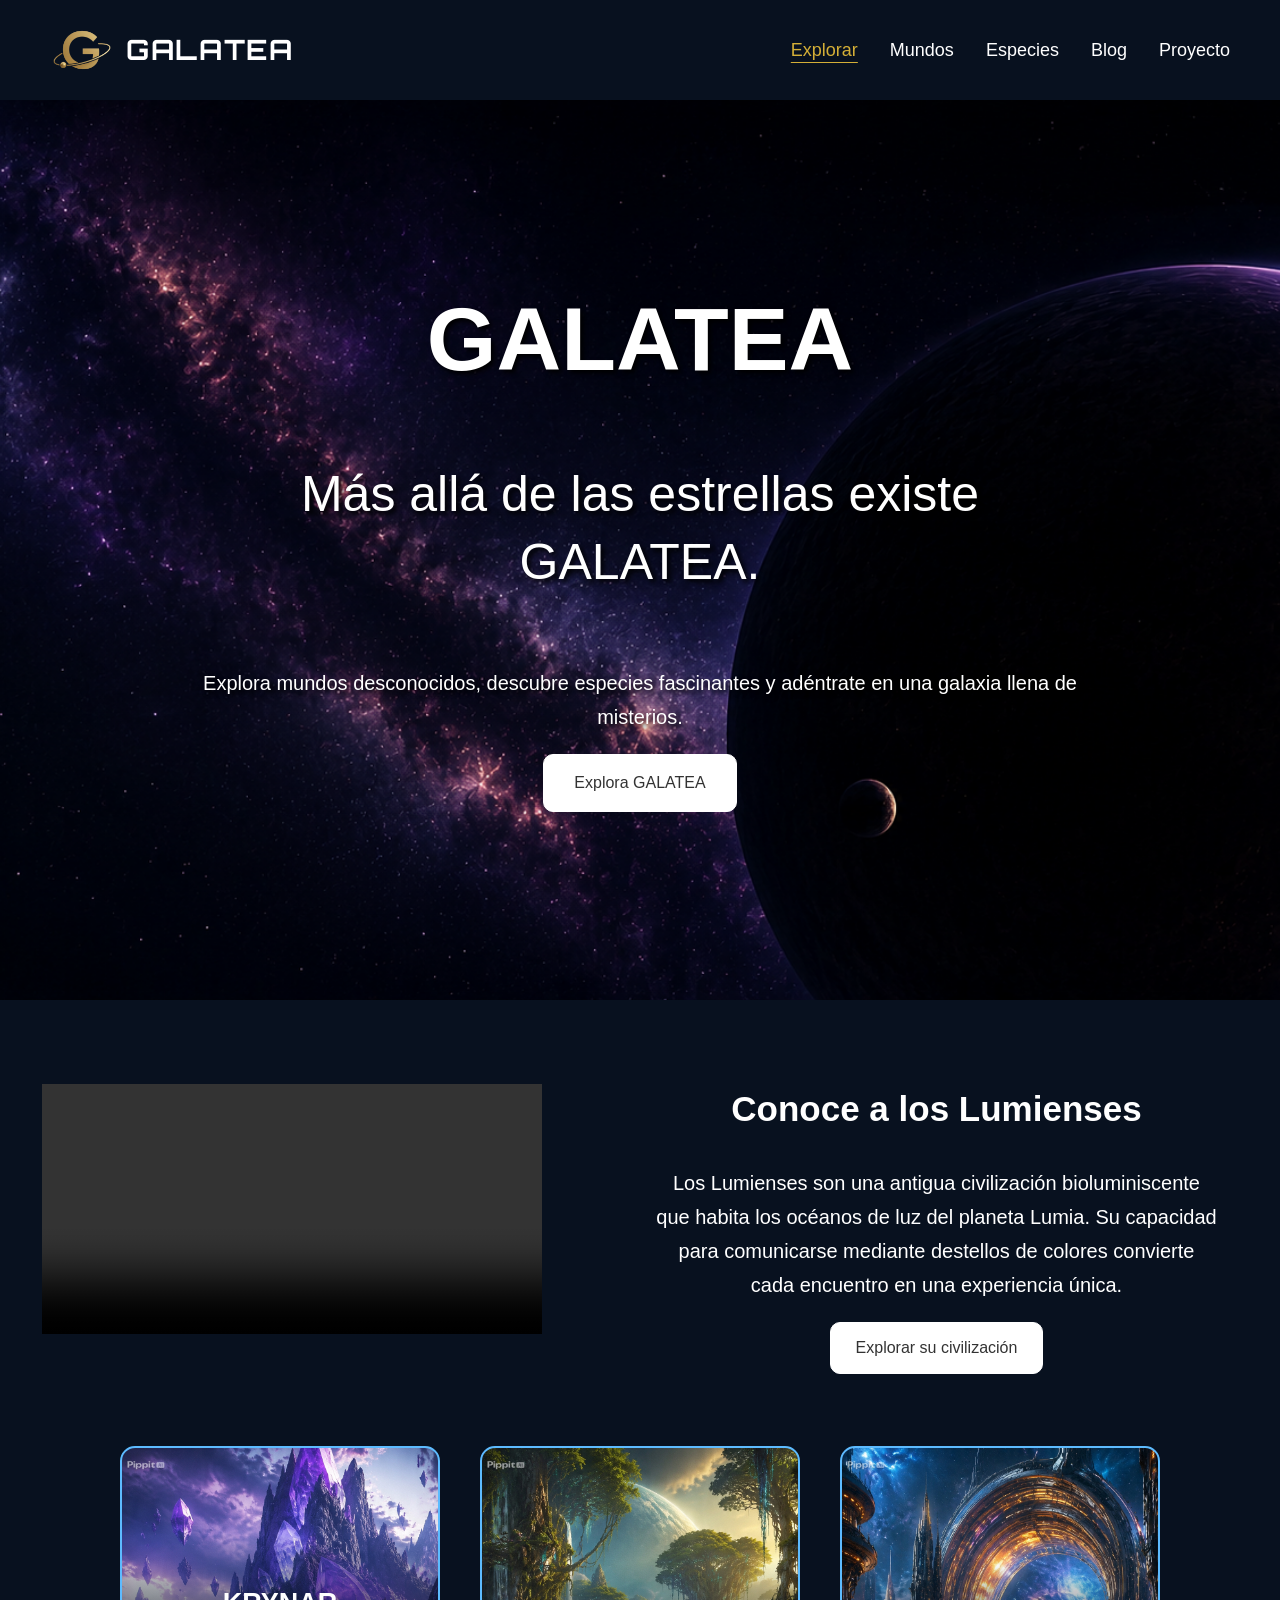
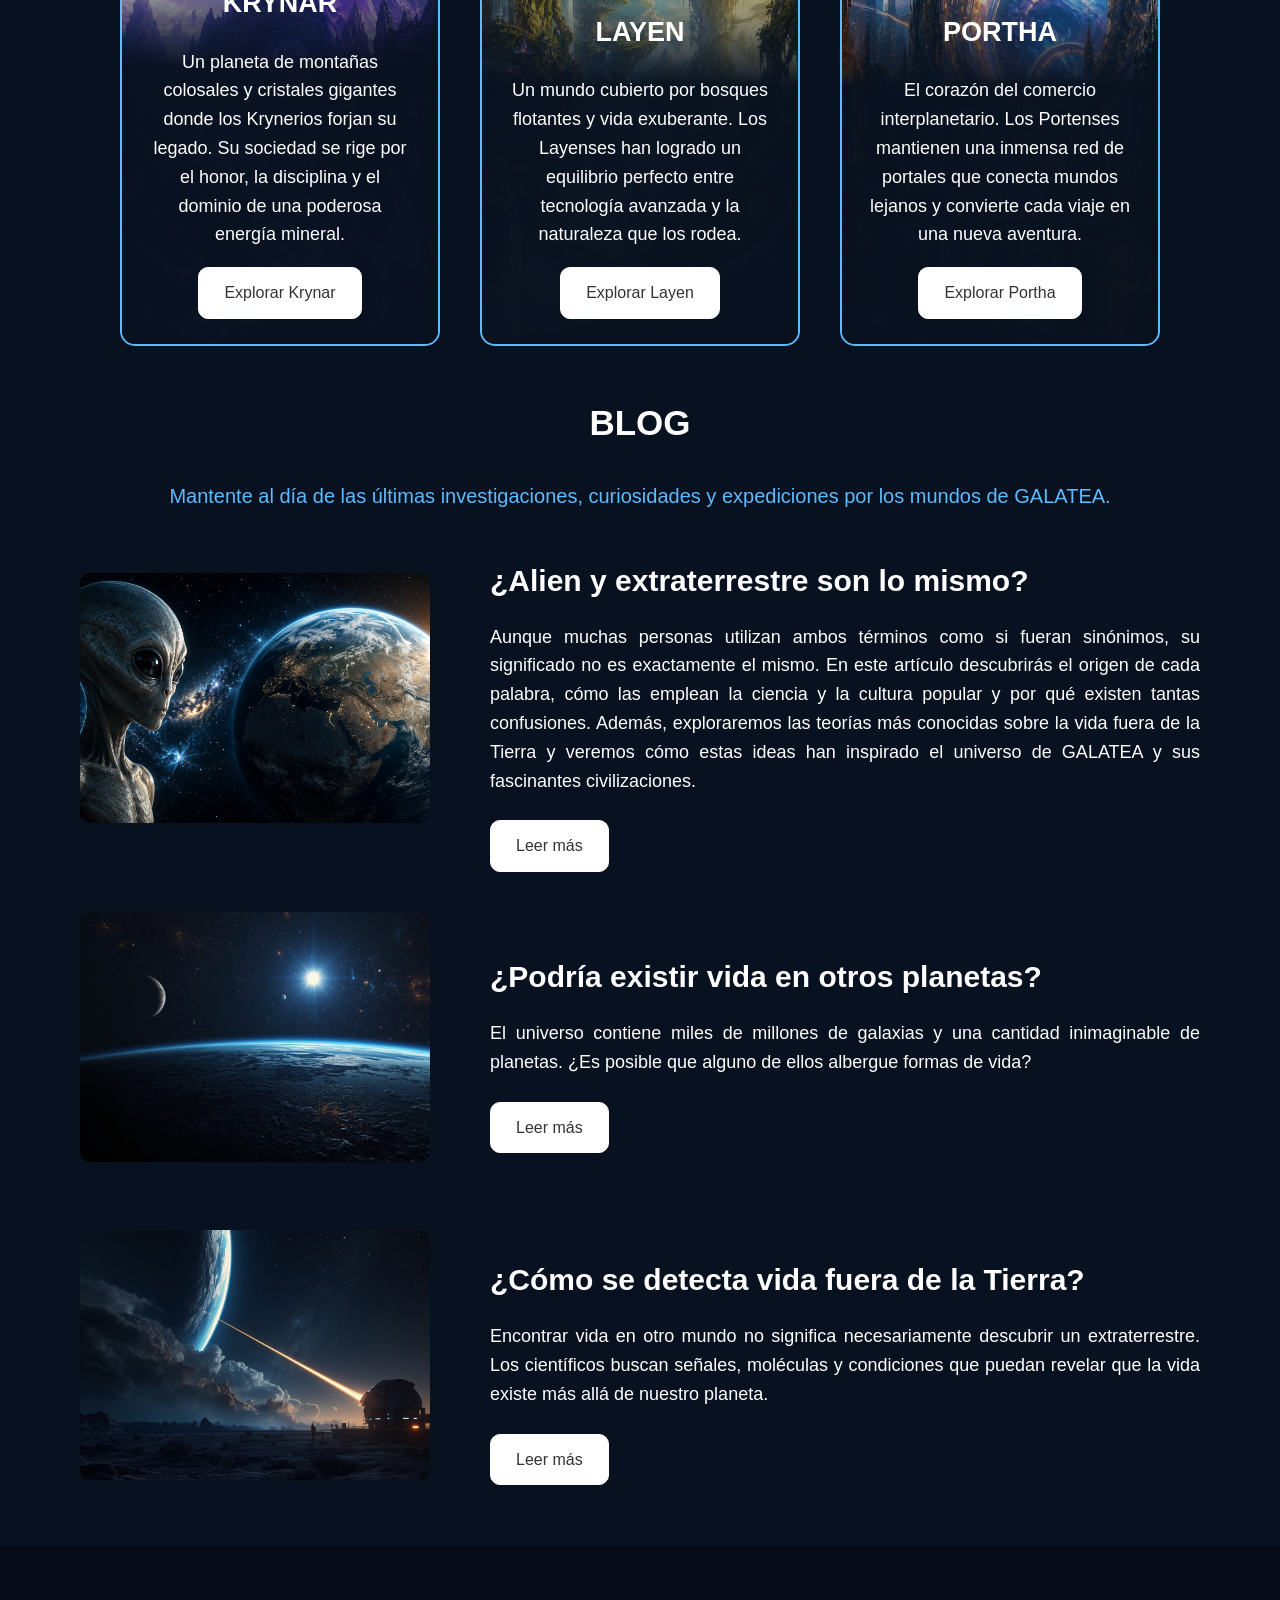
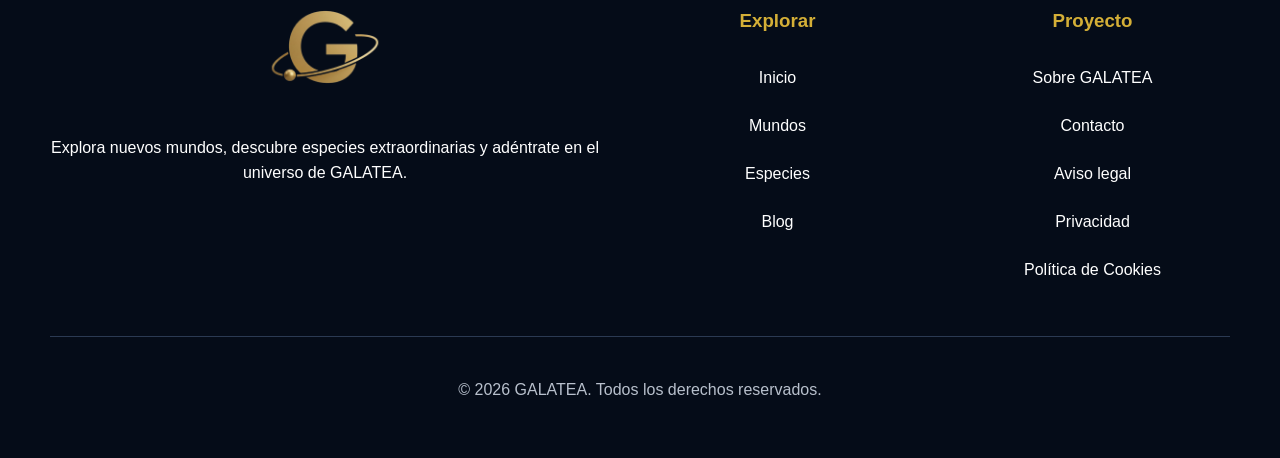
==== commit 8ccd6643: "." ====
--- a/index.html
+++ b/index.html
@@ -264,7 +264,7 @@
 
             </div>
 
-		</div>
+        </div>
 
         <hr>
 
@@ -272,7 +272,7 @@
 
             <p>© 2026 GALATEA. Todos los derechos reservados.</p>
 
-		</div>
+        </div>
 
     </footer>
 
